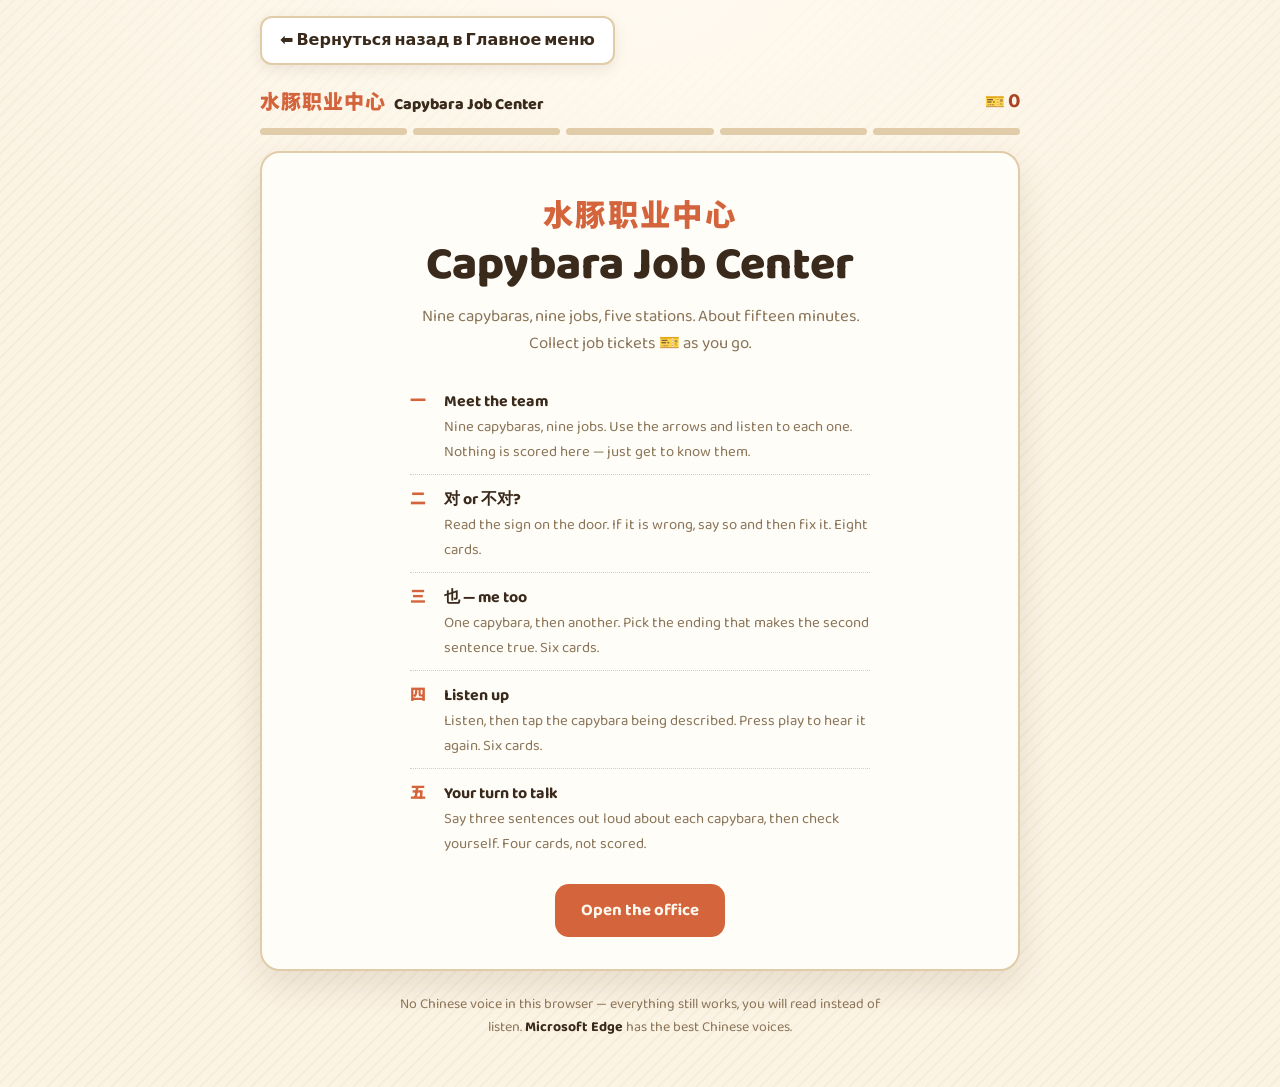
==== capybara-jobs.html @ ff4a6202 "Add Capybara Job Center standalone page with back button" ====
﻿<!DOCTYPE html>
<html lang="en">
<head>
<meta charset="UTF-8">
<meta name="viewport" content="width=device-width, initial-scale=1.0">
<title>🦫 Бюро профессий с капибарами · Тренажёр</title>
<link rel="preconnect" href="https://fonts.googleapis.com">
<link rel="preconnect" href="https://fonts.gstatic.com" crossorigin>
<link href="https://fonts.googleapis.com/css2?family=Baloo+2:wght@400;600;700;800&family=Noto+Sans+SC:wght@400;500;700;900&display=swap" rel="stylesheet">
<style>
  :root{
    --paper:#fbf3e4;
    --paper2:#f4e8d3;
    --ink:#3a2a1c;
    --ink-soft:#8a7457;
    --terra:#d4643c;
    --terra-d:#a94525;
    --sage:#5f9270;
    --sage-d:#477254;
    --honey:#e8a83a;
    --line:#e0cca8;
    --fur:#a8794f;
    --fur-d:#8a6039;
    --fur-l:#c79a6b;
  }
  *{box-sizing:border-box;margin:0;padding:0}
  html,body{min-height:100%}
  body{
    background:
      radial-gradient(ellipse 90% 50% at 50% 0%, #fffaf0 0%, transparent 62%),
      repeating-linear-gradient(135deg, rgba(224,204,168,.16) 0 2px, transparent 2px 9px),
      var(--paper);
    color:var(--ink);
    font-family:'Baloo 2',system-ui,sans-serif;
    padding:0 16px 48px;
    display:flex;flex-direction:column;align-items:center;
  }
  .zh{font-family:'Noto Sans SC','Baloo 2',sans-serif}

  header{width:100%;max-width:760px;padding:20px 0 10px;display:flex;align-items:center;gap:12px;flex-wrap:wrap}
  .logo{font-family:'Noto Sans SC',sans-serif;font-weight:900;font-size:1.25rem;color:var(--terra);letter-spacing:.05em}
  .logo span{font-family:'Baloo 2';font-weight:800;color:var(--ink);letter-spacing:0;font-size:1rem;margin-left:8px}
  .badges{margin-left:auto;font-weight:700;color:var(--ink-soft);white-space:nowrap;font-size:1rem}
  .badges b{color:var(--terra-d);font-size:1.3rem}

  .track{width:100%;max-width:760px;display:flex;gap:6px;margin-bottom:16px}
  .track i{flex:1;height:7px;border-radius:4px;background:var(--line)}
  .track i.done{background:var(--sage)}
  .track i.now{background:var(--terra)}

  main{width:100%;max-width:760px}
  .card{
    background:#fffdf8;border:2px solid var(--line);border-radius:20px;
    padding:24px 22px 26px;box-shadow:0 14px 34px rgba(90,60,25,.12);
  }
  .stationhead{display:flex;align-items:baseline;gap:12px;margin-bottom:4px;flex-wrap:wrap}
  .stnum{font-family:'Noto Sans SC';font-weight:900;font-size:1.45rem;color:var(--terra)}
  h2{font-weight:800;font-size:1.45rem;line-height:1.15}
  .rule{color:var(--ink-soft);font-size:1rem;line-height:1.5;font-weight:400;max-width:60ch;margin-top:4px}

  .capy{display:block;margin:0 auto}
  .who{text-align:center;margin:12px 0 4px}
  .who .nm{font-family:'Noto Sans SC';font-weight:700;font-size:1.6rem}
  .who .py{color:var(--ink-soft);font-style:italic;font-size:1rem}

  .bigzh{font-family:'Noto Sans SC';font-weight:900;text-align:center;line-height:1.25;color:var(--ink);font-size:clamp(2.4rem,10vw,3.4rem)}
  .subpy{text-align:center;color:var(--ink-soft);font-style:italic;font-size:1.05rem;margin-top:2px}

  .claim{
    text-align:center;background:var(--paper2);border-radius:14px;padding:16px 14px;margin:16px 0 4px;
    border:2px dashed var(--line);
  }
  .claim .s{font-family:'Noto Sans SC';font-weight:700;font-size:clamp(1.4rem,6vw,1.95rem);line-height:1.35}
  .claim .p{color:var(--ink-soft);font-size:.98rem;margin-top:6px;font-weight:400}
  .gap{display:inline-block;min-width:2.6em;border-bottom:4px solid var(--terra);margin:0 .12em}

  .say{
    display:block;margin:14px auto 0;background:none;border:2px solid var(--line);border-radius:999px;
    padding:10px 22px;font-family:'Baloo 2';font-weight:700;font-size:1rem;color:var(--ink);cursor:pointer;
  }
  .say:hover{border-color:var(--terra);color:var(--terra-d)}
  .say:focus-visible{outline:3px solid var(--terra);outline-offset:2px}
  .hint{text-align:center;color:var(--ink-soft);margin-top:10px;font-size:.98rem;min-height:1.3em;font-weight:400}

  .opts{display:grid;gap:10px;margin-top:16px}
  .opts.two{grid-template-columns:1fr 1fr}
  .opts.three{grid-template-columns:repeat(3,1fr)}
  @media(max-width:560px){.opts.two,.opts.three{grid-template-columns:1fr}}
  .opt{
    font-family:'Baloo 2';font-weight:600;font-size:1.02rem;background:#fff;
    border:2px solid var(--line);border-radius:14px;padding:14px 12px;color:var(--ink);
    cursor:pointer;text-align:center;line-height:1.3;
  }
  .opt .zh{display:block;font-size:1.45rem;font-weight:700}
  .opt .sub{font-size:.88rem;color:var(--ink-soft);font-style:italic}
  .opt:hover:not(:disabled){border-color:var(--honey);background:#fffcf2}
  .opt:focus-visible{outline:3px solid var(--terra);outline-offset:2px}
  .opt.right{border-color:var(--sage);background:#eef7f0}
  .opt.wrong{border-color:var(--terra);background:#fdeee9}
  .opt:disabled{cursor:default}
  .opt.big .zh{font-size:1.8rem}

  .verdict{margin-top:16px;padding:14px 16px;border-radius:14px;font-size:1.02rem;line-height:1.55;display:none;font-weight:400}
  .verdict.show{display:block}
  .verdict.good{background:#eef7f0;border-left:5px solid var(--sage)}
  .verdict.fix{background:#fdf4e6;border-left:5px solid var(--honey)}
  .verdict b{font-weight:800}
  .verdict .zh{font-size:1.2rem;font-weight:700}
  .verdict .py{color:var(--ink-soft);font-style:italic}

  .row{display:flex;gap:10px;flex-wrap:wrap;margin-top:18px;justify-content:center}
  .btn{
    font-family:'Baloo 2';font-weight:700;font-size:1.05rem;background:var(--terra);color:#fff8ee;
    border:none;border-radius:14px;padding:13px 26px;cursor:pointer;
  }
  .btn:hover{background:var(--terra-d)}
  .btn:focus-visible{outline:3px solid var(--honey);outline-offset:2px}
  .btn.ghost{background:none;color:var(--ink);border:2px solid var(--line)}
  .btn.ghost:hover{background:var(--paper2)}
  .btn.sage{background:var(--sage)}
  .btn.sage:hover{background:var(--sage-d)}

  .learnwrap{display:flex;align-items:center;gap:8px;justify-content:center;margin-top:6px}
  .arrow{background:none;border:2px solid var(--line);border-radius:50%;width:46px;height:46px;font-size:1.3rem;cursor:pointer;color:var(--ink);flex:none;font-family:'Baloo 2'}
  .arrow:hover{border-color:var(--terra)}
  .arrow:focus-visible{outline:3px solid var(--terra);outline-offset:2px}
  .learncard{flex:1;max-width:430px}
  .meta{text-align:center;margin-top:12px;font-size:1.05rem;color:var(--ink-soft);font-weight:400;line-height:1.6}
  .meta .zh{color:var(--ink);font-weight:700;font-size:1.25rem}
  .dots{display:flex;gap:6px;justify-content:center;margin-top:14px}
  .dots i{width:8px;height:8px;border-radius:50%;background:var(--line)}
  .dots i.on{background:var(--terra)}

  .prompts{list-style:none;margin:16px auto 0;max-width:400px}
  .prompts li{padding:10px 0;border-bottom:1px dotted var(--line);font-size:1.05rem;color:var(--ink-soft);font-weight:400}
  .prompts li:last-child{border:none}
  .prompts b{color:var(--ink)}
  .model{margin-top:16px;padding:16px;background:var(--paper2);border-radius:14px;display:none;text-align:center}
  .model.show{display:block}
  .model .zh{font-family:'Noto Sans SC';font-weight:700;font-size:1.3rem;line-height:1.8}
  .model .py{color:var(--ink-soft);font-style:italic;font-size:.96rem;margin-top:6px}

  .center{text-align:center}
  h1{font-weight:800;font-size:clamp(2rem,7vw,2.9rem);line-height:1.05}
  .h1zh{font-family:'Noto Sans SC';font-weight:900;color:var(--terra);font-size:clamp(1.4rem,5vw,1.9rem);letter-spacing:.08em;margin-bottom:6px}
  .lead{color:var(--ink-soft);font-size:1.05rem;line-height:1.6;max-width:48ch;margin:14px auto 0;font-weight:400}
  .menu{list-style:none;margin:20px auto 0;max-width:460px;text-align:left}
  .menu li{display:flex;gap:12px;align-items:baseline;padding:10px 0;border-bottom:1px dotted var(--line)}
  .menu li:last-child{border:none}
  .menu .n{font-family:'Noto Sans SC';font-weight:900;color:var(--terra);min-width:1.4em}
  .menu .t{font-weight:700}
  .menu .d{color:var(--ink-soft);font-size:.93rem;font-weight:400}
  .score{font-family:'Noto Sans SC';font-weight:900;font-size:clamp(2.8rem,13vw,4.6rem);color:var(--terra);line-height:1}
  .foot{max-width:62ch;text-align:center;color:var(--ink-soft);font-size:.88rem;line-height:1.6;margin:22px auto 0;font-weight:400}
  .foot b{color:var(--ink)}
</style>
</head>
<body>

<div style="width:100%;max-width:760px;margin:16px auto 0;display:flex;justify-content:flex-start;">
  <a href="index.html" style="display:inline-flex;align-items:center;gap:8px;background:#ffffff;border:2px solid var(--line);border-radius:12px;padding:10px 18px;font-family:'Baloo 2',system-ui,sans-serif;font-weight:700;font-size:1rem;color:var(--ink);text-decoration:none;box-shadow:0 4px 14px rgba(90,60,25,.1);transition:transform .15s ease,border-color .15s ease;">
    ⬅️ Вернуться назад в Главное меню
  </a>
</div>

<header>
  <div class="logo zh">水豚职业中心<span>Capybara Job Center</span></div>
  <div class="badges" id="badges">🎫 <b>0</b></div>
</header>
<div class="track" id="track"></div>

<main>
  <section class="card" id="stage" aria-live="polite"></section>
  <p class="foot" id="foot"></p>
</main>

<script>
/* ===================== CAST ===================== */
var CAST = [
  {id:'meiz', nm:'小美',  py:'Xiǎoměi',   f:true,
   job:'医生', jpy:'yīshēng',  jen:'doctor',
   nat:'中国人', npy:'Zhōngguó rén', nen:'Chinese',
   age:'三十',   apy:'sānshí',   acc:'steth', col:'#eef0ec'},
  {id:'dali', nm:'大力',  py:'Dàlì',      f:false,
   job:'牙医', jpy:'yáyī',     jen:'dentist',
   nat:'美国人', npy:'Měiguó rén',   nen:'American',
   age:'三十五', apy:'sānshíwǔ', acc:'lamp',  col:'#cfe3ee'},
  {id:'wang', nm:'王星',  py:'Wáng Xīng', f:false,
   job:'司机', jpy:'sījī',     jen:'driver',
   nat:'中国人', npy:'Zhōngguó rén', nen:'Chinese',
   age:'二十八', apy:'èrshíbā',  acc:'cap',   col:'#8aa87f'},
  {id:'wen',  nm:'小文',  py:'Xiǎowén',   f:true,
   job:'老师', jpy:'lǎoshī',   jen:'teacher',
   nat:'英国人', npy:'Yīngguó rén',  nen:'British',
   age:'二十六', apy:'èrshíliù', acc:'glass', col:'#d9b8d4'},
  {id:'shan', nm:'大山',  py:'Dàshān',    f:false,
   job:'律师', jpy:'lǜshī',    jen:'lawyer',
   nat:'法国人', npy:'Fǎguó rén',    nen:'French',
   age:'四十',   apy:'sìshí',    acc:'bow',   col:'#4a4f63'},
  {id:'yu',   nm:'小雨',  py:'Xiǎoyǔ',    f:true,
   job:'护士', jpy:'hùshi',    jen:'nurse',
   nat:'日本人', npy:'Rìběn rén',    nen:'Japanese',
   age:'二十四', apy:'èrshísì',  acc:'nurse', col:'#f2d7d7'},
  {id:'dong', nm:'小东',  py:'Xiǎodōng',  f:false,
   job:'秘书', jpy:'mìshū',    jen:'secretary',
   nat:'德国人', npy:'Déguó rén',    nen:'German',
   age:'二十二', apy:'èrshí’èr', acc:'head', col:'#e3c98f'},
  {id:'hai',  nm:'大海',  py:'Dàhǎi',     f:false,
   job:'商人', jpy:'shāngrén', jen:'businessman',
   nat:'美国人', npy:'Měiguó rén',   nen:'American',
   age:'四十五', apy:'sìshíwǔ',  acc:'apron', col:'#c98f5e'},
  {id:'hong', nm:'小红',  py:'Xiǎohóng',  f:true,
   job:'经理', jpy:'jīnglǐ',   jen:'manager',
   nat:'中国人', npy:'Zhōngguó rén', nen:'Chinese',
   age:'三十三', apy:'sānshísān', acc:'tie',  col:'#b8483c'}
];
function byId(i){ for(var k=0;k<CAST.length;k++){ if(CAST[k].id===i) return CAST[k]; } return null; }
function tazh(c){ return c.f ? '她' : '他'; }
function taEn(c){ return c.f ? 'She' : 'He'; }
function taEnLow(c){ return c.f ? 'she' : 'he'; }
function herHis(c){ return c.f ? 'her' : 'his'; }

/* ===================== CAPYBARA ART ===================== */
function capy(c, size){
  var acc = {
    steth:'<path d="M36 94 q0 20 14 20 q14 0 14 -20" fill="none" stroke="#5b6b73" stroke-width="4" stroke-linecap="round"/><circle cx="50" cy="115" r="5.5" fill="#5b6b73"/>',
    lamp:'<rect x="19" y="31" width="62" height="8" rx="4" fill="#cfe3ee"/><circle cx="50" cy="30" r="8" fill="#fff" stroke="#9ab8c9" stroke-width="3"/>',
    cap:'<path d="M18 33 q32 -22 64 0 z" fill="#5f7a55"/><rect x="13" y="31" width="74" height="7" rx="3.5" fill="#4c6344"/>',
    glass:'<circle cx="33" cy="45" r="11" fill="none" stroke="#4a3524" stroke-width="3.2"/><circle cx="67" cy="45" r="11" fill="none" stroke="#4a3524" stroke-width="3.2"/><path d="M44 45 h12" stroke="#4a3524" stroke-width="3.2"/>',
    bow:'<path d="M36 94 h28 l-14 14 z" fill="#fdf6e8"/><path d="M50 99 l-13 -6 v12 z" fill="#8e2f3a"/><path d="M50 99 l13 -6 v12 z" fill="#8e2f3a"/><circle cx="50" cy="99" r="4" fill="#6d222b"/>',
    nurse:'<path d="M21 33 h58 v-6 q-29 -13 -58 0 z" fill="#fff" stroke="#e8cccc" stroke-width="2"/><path d="M46 20 h8 v4 h4 v8 h-4 v4 h-8 v-4 h-4 v-8 h4 z" fill="#d4643c"/>',
    head:'<path d="M15 50 q0 -34 35 -34 q35 0 35 34" fill="none" stroke="#6b6f7a" stroke-width="5"/><rect x="8" y="46" width="13" height="17" rx="6.5" fill="#6b6f7a"/>',
    apron:'<path d="M31 98 h38 v20 h-38 z" fill="#e8d3b4" stroke="#c9a877" stroke-width="2"/><path d="M40 98 v-5 M60 98 v-5" stroke="#c9a877" stroke-width="3"/>',
    tie:'<path d="M36 94 h28 l-14 15 z" fill="#fdf6e8"/><path d="M50 99 l-5 6 l5 13 l5 -13 z" fill="#31415c"/><path d="M50 94 l-4.5 5 h9 z" fill="#222f45"/>'
  }[c.acc] || '';

  return '<svg class="capy" width="'+size+'" height="'+Math.round(size*1.12)+'" viewBox="0 0 100 118" role="img" aria-label="'+c.jen+' capybara">'
    /* shoulders / clothes */
    + '<path d="M22 118 q0 -24 28 -24 q28 0 28 24 z" fill="'+c.col+'"/>'
    /* tiny ears tucked at the top corners, drawn behind the head */
    + '<ellipse cx="25" cy="30" rx="6" ry="5.5" fill="var(--fur-d)"/>'
    + '<ellipse cx="75" cy="30" rx="6" ry="5.5" fill="var(--fur-d)"/>'
    + '<ellipse cx="25" cy="31" rx="2.8" ry="2.6" fill="#8a6b52"/>'
    + '<ellipse cx="75" cy="31" rx="2.8" ry="2.6" fill="#8a6b52"/>'
    /* wide blocky capybara head */
    + '<rect x="14" y="26" width="72" height="62" rx="20" fill="var(--fur)"/>'
    /* big blunt snout filling the lower face */
    + '<rect x="22" y="52" width="56" height="38" rx="17" fill="var(--fur-l)"/>'
    /* eyes set high and wide apart */
    + '<circle cx="30" cy="42" r="3.6" fill="#2b1d12"/>'
    + '<circle cx="70" cy="42" r="3.6" fill="#2b1d12"/>'
    + '<circle cx="31.2" cy="40.8" r="1.2" fill="#fff" opacity=".9"/>'
    + '<circle cx="71.2" cy="40.8" r="1.2" fill="#fff" opacity=".9"/>'
    /* flat nose pad with nostrils */
    + '<rect x="38" y="62" width="24" height="11" rx="5.5" fill="#3a2a1c"/>'
    + '<circle cx="44.5" cy="67.5" r="1.7" fill="#1d130c"/>'
    + '<circle cx="55.5" cy="67.5" r="1.7" fill="#1d130c"/>'
    /* calm mouth */
    + '<path d="M50 74 v4.5 M43.5 81 q6.5 4.5 13 0" fill="none" stroke="#3a2a1c" stroke-width="2.2" stroke-linecap="round"/>'
    + acc + '</svg>';
}

/* ===================== SPEECH ===================== */
var voice = null;
function loadVoice(){
  if(!('speechSynthesis' in window)) return;
  var vs = speechSynthesis.getVoices();
  if(!vs.length) return;
  var zh = [];
  for(var i=0;i<vs.length;i++){ if(/^zh/i.test(vs[i].lang)) zh.push(vs[i]); }
  var pick = null;
  for(i=0;i<zh.length;i++){ if(/yunxia|云夏/i.test(zh[i].name)){ pick = zh[i]; break; } }
  if(!pick) for(i=0;i<zh.length;i++){ if(/xiaoxiao|晓晓/i.test(zh[i].name)){ pick = zh[i]; break; } }
  if(!pick) for(i=0;i<zh.length;i++){ if(/^zh-CN/i.test(zh[i].lang)){ pick = zh[i]; break; } }
  if(!pick && zh.length) pick = zh[0];
  voice = pick;
  setFoot();
}
if('speechSynthesis' in window){
  loadVoice();
  speechSynthesis.onvoiceschanged = loadVoice;
}
function speak(t){
  if(!voice) return false;
  try{
    var u = new SpeechSynthesisUtterance(t);
    u.voice = voice; u.lang = voice.lang || 'zh-CN'; u.rate = .78;
    speechSynthesis.cancel(); speechSynthesis.speak(u);
    return true;
  }catch(e){ return false; }
}
function setFoot(){
  var f = document.getElementById('foot');
  if(si >= 0){ f.innerHTML = ''; return; }
  f.innerHTML = voice
    ? 'Sound is on, using <b>' + voice.name + '</b>.'
    : 'No Chinese voice in this browser — everything still works, you will read instead of listen. <b>Microsoft Edge</b> has the best Chinese voices.';
}

/* ===================== STATIONS ===================== */
var STATIONS = [
  {zh:'一', t:'Meet the team', rule:'Nine capybaras, nine jobs. Use the arrows and listen to each one. Nothing is scored here — just get to know them.'},
  {zh:'二', t:'对 or 不对?', rule:'Read the sign on the door. If it is wrong, say so and then fix it. Eight cards.'},
  {zh:'三', t:'也 — me too', rule:'One capybara, then another. Pick the ending that makes the second sentence true. Six cards.'},
  {zh:'四', t:'Listen up', rule:'Listen, then tap the capybara being described. Press play to hear it again. Six cards.'},
  {zh:'五', t:'Your turn to talk', rule:'Say three sentences out loud about each capybara, then check yourself. Four cards, not scored.'}
];

var TF = [
  {who:'meiz', claim:'律师', ok:false, opts:['医生','老师','商人']},
  {who:'wang', claim:'司机', ok:true},
  {who:'yu',   claim:'医生', ok:false, opts:['护士','秘书','经理']},
  {who:'wen',  claim:'老师', ok:true},
  {who:'hai',  claim:'牙医', ok:false, opts:['商人','律师','司机']},
  {who:'hong', claim:'经理', ok:true},
  {who:'dong', claim:'商人', ok:false, opts:['秘书','医生','老师']},
  {who:'dali', claim:'牙医', ok:true}
];

var YE = [
  {a:'meiz', b:'wang', kind:'shi', frag:'中国人', right:'也是',
   why:'Both of them are Chinese, so the second sentence agrees — 也是 means "also is".'},
  {a:'meiz', b:'dali', kind:'shi', frag:'医生', right:'不是',
   why:'大力 is a dentist, not a doctor. Nothing matches here, so no 也 — just 不是.'},
  {a:'yu',   b:'meiz', kind:'qu',  frag:'医院', right:'也去',
   why:'The nurse and the doctor both head to the hospital, so 也去 — "also goes".'},
  {a:'wen',  b:'hong', kind:'shi', frag:'英国人', right:'不是',
   why:'小红 is Chinese, so she is not British. 也 only works when the two things match.'},
  {a:'shan', b:'dong', kind:'shi', frag:'法国人', right:'不是',
   why:'小东 is German, 大山 is French. Different countries — no 也.'},
  {a:'hai',  b:'hong', kind:'work',frag:'工作', right:'也',
   why:'Both of them work. 工作 is already a verb, so 也 goes straight in front of it.'}
];

var LISTEN = [
  {who:'yu',   say:'她是护士。她是日本人。'},
  {who:'shan', say:'他是律师。他四十岁。'},
  {who:'hong', say:'她是经理。她是中国人。'},
  {who:'dong', say:'他是秘书。他是德国人。'},
  {who:'dali', say:'他不是医生，他是牙医。'},
  {who:'hai',  say:'他是商人。他去商店。'}
];

var SPEAK = ['meiz','wang','wen','shan'];

/* ===================== STATE ===================== */
var si = -1, ii = 0, badges = 0, locked = false;

var stage = document.getElementById('stage');
var trackEl = document.getElementById('track');
for(var s=0;s<STATIONS.length;s++){ trackEl.insertAdjacentHTML('beforeend','<i></i>'); }

function paintTrack(){
  var kids = trackEl.children;
  for(var i=0;i<kids.length;i++){
    kids[i].className = i < si ? 'done' : (i === si ? 'now' : '');
  }
}
function bump(){ badges++; document.querySelector('#badges b').textContent = badges; }
function esc(x){ return String(x).replace(/[&<>]/g, function(m){ return {'&':'&amp;','<':'&lt;','>':'&gt;'}[m]; }); }

function head(){
  var st = STATIONS[si];
  return '<div class="stationhead"><span class="stnum zh">' + st.zh + '</span><h2>' + esc(st.t) + '</h2></div>'
       + '<p class="rule">' + esc(st.rule) + '</p>';
}
function nextBtn(label){ return '<div class="row"><button class="btn" id="next">' + label + '</button></div>'; }
function wireNext(){
  var b = document.getElementById('next');
  if(b){ b.onclick = function(){ ii++; render(); }; b.focus(); }
}
function verdict(ok, html){
  var v = document.getElementById('verdict');
  v.className = 'verdict show ' + (ok ? 'good' : 'fix');
  v.innerHTML = '<b>' + (ok ? '对！' : '差一点。') + '</b> ' + html;
}

/* ===================== TITLE ===================== */
function title(){
  si = -1; paintTrack(); setFoot();
  var rows = '';
  for(var i=0;i<STATIONS.length;i++){
    rows += '<li><span class="n zh">' + STATIONS[i].zh + '</span><span><span class="t">'
         + esc(STATIONS[i].t) + '</span><br><span class="d">' + esc(STATIONS[i].rule) + '</span></span></li>';
  }
  stage.innerHTML =
    '<div class="center" style="padding:14px 0 6px">'
    + '<div class="h1zh">水豚职业中心</div>'
    + '<h1>Capybara Job Center</h1>'
    + '<p class="lead">Nine capybaras, nine jobs, five stations. About fifteen minutes. Collect job tickets 🎫 as you go.</p>'
    + '<ul class="menu">' + rows + '</ul>'
    + '<div class="row"><button class="btn" id="go">Open the office</button></div>'
    + '</div>';
  document.getElementById('go').onclick = function(){
    si = 0; ii = 0; badges = 0;
    document.querySelector('#badges b').textContent = 0;
    paintTrack(); render();
  };
}

/* ===================== ROUTER ===================== */
function render(){
  var lens = [CAST.length, TF.length, YE.length, LISTEN.length, SPEAK.length];
  if(ii >= lens[si]){
    si++; ii = 0; paintTrack();
    if(si >= STATIONS.length) return finish();
  }
  locked = false;
  [learn, trueFalse, yeRound, listenRound, speakRound][si]();
}

/* ---------- 1. LEARN ---------- */
function learn(){
  var c = CAST[ii];
  var line = tazh(c) + '是' + c.job + '。' + tazh(c) + '是' + c.nat + '。';
  var dots = '';
  for(var i=0;i<CAST.length;i++){ dots += '<i class="' + (i===ii?'on':'') + '"></i>'; }

  stage.innerHTML = head()
    + '<div class="learnwrap">'
    +   '<button class="arrow" id="prev" aria-label="previous">&#8249;</button>'
    +   '<div class="learncard">'
    +     capy(c,180)
    +     '<div class="who"><div class="nm zh">' + c.nm + '</div><div class="py">' + c.py + '</div></div>'
    +     '<div class="bigzh">' + c.job + '</div>'
    +     '<div class="subpy">' + c.jpy + ' — ' + c.jen + '</div>'
    +     '<button class="say" id="say">🔊 Listen</button>'
    +     '<div class="meta"><span class="zh">' + line + '</span><br>'
    +       '<span style="font-style:italic">tā shì ' + c.jpy + '. tā shì ' + c.npy + '.</span><br>'
    +       taEn(c) + ' is a ' + c.jen + '. ' + taEn(c) + ' is ' + c.nen + '.</div>'
    +   '</div>'
    +   '<button class="arrow" id="nxt" aria-label="next">&#8250;</button>'
    + '</div>'
    + '<div class="dots">' + dots + '</div>'
    + (ii === CAST.length-1 ? nextBtn('Start station 二 →') : '');

  document.getElementById('say').onclick = function(){ speak(line); };
  speak(line);
  document.getElementById('prev').onclick = function(){ if(ii > 0){ ii--; learn(); } };
  document.getElementById('nxt').onclick = function(){ if(ii < CAST.length-1){ ii++; learn(); } };
  if(ii === CAST.length-1) wireNext();
}

/* ---------- 2. TRUE / FALSE ---------- */
function trueFalse(){
  var it = TF[ii], c = byId(it.who);
  var line = tazh(c) + '是' + it.claim + '。';

  stage.innerHTML = head()
    + capy(c,140)
    + '<div class="who"><div class="nm zh">' + c.nm + '</div><div class="py">' + c.py + '</div></div>'
    + '<div class="claim"><div class="s zh">' + line + '</div>'
    +   '<div class="p">The sign on the door says this. Is it right?</div></div>'
    + '<button class="say" id="say">🔊 Listen</button>'
    + '<div class="opts two" id="opts">'
    +   '<button class="opt big" data-v="1"><span class="zh">对</span><span class="sub">duì — true</span></button>'
    +   '<button class="opt big" data-v="0"><span class="zh">不对</span><span class="sub">bú duì — false</span></button>'
    + '</div>'
    + '<div class="verdict" id="verdict"></div>'
    + '<div class="hint">' + (ii+1) + ' / ' + TF.length + '</div>';

  document.getElementById('say').onclick = function(){ speak(line); };

  var btns = document.querySelectorAll('#opts .opt');
  for(var i=0;i<btns.length;i++){
    btns[i].onclick = (function(b){ return function(){
      if(locked) return; locked = true;
      var said = b.getAttribute('data-v') === '1';
      var ok = (said === it.ok);
      for(var k=0;k<btns.length;k++){
        btns[k].disabled = true;
        var v = btns[k].getAttribute('data-v') === '1';
        if(v === it.ok) btns[k].classList.add('right');
        else if(btns[k] === b) btns[k].classList.add('wrong');
      }
      if(ok) bump();
      if(it.ok){
        verdict(ok, '<span class="zh">' + line + '</span> <span class="py">The sign is correct — '
          + taEnLow(c) + ' really is a ' + c.jen + '.</span>');
        speak(line);
        stage.insertAdjacentHTML('beforeend', nextBtn(ii === TF.length-1 ? 'Next station →' : 'Keep going'));
        wireNext();
      } else {
        verdict(ok, 'The sign is wrong. So what is ' + taEnLow(c) + ' really?');
        askFix(it, c);
      }
    };})(btns[i]);
  }
}
function askFix(it, c){
  var bag = it.opts.slice().sort(function(){ return Math.random() - .5; });
  var html = '<div class="opts three" id="fix">';
  for(var i=0;i<bag.length;i++){
    html += '<button class="opt" data-j="' + bag[i] + '"><span class="zh">' + bag[i] + '</span></button>';
  }
  html += '</div>';
  document.getElementById('verdict').insertAdjacentHTML('afterend', html);

  var done = false;
  var btns = document.querySelectorAll('#fix .opt');
  for(var k=0;k<btns.length;k++){
    btns[k].onclick = (function(b){ return function(){
      if(done) return; done = true;
      var good = b.getAttribute('data-j') === c.job;
      for(var m=0;m<btns.length;m++){
        btns[m].disabled = true;
        if(btns[m].getAttribute('data-j') === c.job) btns[m].classList.add('right');
        else if(btns[m] === b) btns[m].classList.add('wrong');
      }
      if(good) bump();
      var full = tazh(c) + '不是' + it.claim + '，' + tazh(c) + '是' + c.job + '。';
      verdict(good, '<span class="zh">' + full + '</span> <span class="py">tā bú shì …, tā shì ' + c.jpy + '.</span><br>'
        + taEn(c) + ' is not that — ' + taEnLow(c) + ' is a ' + c.jen + '. That is the pattern: <b class="zh">不是 X，是 Y</b>.');
      speak(full);
      stage.insertAdjacentHTML('beforeend', nextBtn(ii === TF.length-1 ? 'Next station →' : 'Keep going'));
      wireNext();
    };})(btns[k]);
  }
}

/* ---------- 3. 也 ---------- */
function yeRound(){
  var it = YE[ii], A = byId(it.a), B = byId(it.b);
  var first, tail, choices;

  if(it.kind === 'qu'){
    first = tazh(A) + '去' + it.frag + '。';
    tail = it.frag + '。';
    choices = ['也去','不去','去'];
  } else if(it.kind === 'work'){
    first = tazh(A) + '工作。';
    tail = '工作。';
    choices = ['也','不','也不'];
  } else {
    first = tazh(A) + '是' + it.frag + '。';
    tail = it.frag + '。';
    choices = ['也是','不是','是'];
  }

  var opts = '';
  for(var i=0;i<choices.length;i++){
    opts += '<button class="opt" data-o="' + choices[i] + '"><span class="zh">' + choices[i] + '</span></button>';
  }

  stage.innerHTML = head()
    + '<div style="display:flex;gap:10px;justify-content:center;align-items:flex-end;flex-wrap:wrap;margin-top:6px">'
    +   '<div style="text-align:center">' + capy(A,108) + '<div class="zh" style="font-weight:700;font-size:1.2rem">' + A.nm + '</div></div>'
    +   '<div style="text-align:center">' + capy(B,108) + '<div class="zh" style="font-weight:700;font-size:1.2rem">' + B.nm + '</div></div>'
    + '</div>'
    + '<div class="claim">'
    +   '<div class="s zh" style="font-size:1.3rem;opacity:.7">' + first + '</div>'
    +   '<div class="s zh" style="margin-top:10px">' + B.nm + '<span class="gap"></span>' + tail + '</div>'
    + '</div>'
    + '<button class="say" id="say">🔊 Listen to the first sentence</button>'
    + '<div class="opts three" id="opts">' + opts + '</div>'
    + '<div class="verdict" id="verdict"></div>'
    + '<div class="hint">' + (ii+1) + ' / ' + YE.length + '</div>';

  document.getElementById('say').onclick = function(){ speak(first); };

  var btns = document.querySelectorAll('#opts .opt');
  for(var k=0;k<btns.length;k++){
    btns[k].onclick = (function(b){ return function(){
      if(locked) return; locked = true;
      var ok = b.getAttribute('data-o') === it.right;
      for(var m=0;m<btns.length;m++){
        btns[m].disabled = true;
        if(btns[m].getAttribute('data-o') === it.right) btns[m].classList.add('right');
        else if(btns[m] === b) btns[m].classList.add('wrong');
      }
      if(ok) bump();
      var full = B.nm + it.right + tail;
      verdict(ok, '<span class="zh">' + full + '</span><br>' + esc(it.why));
      speak(full);
      stage.insertAdjacentHTML('beforeend', nextBtn(ii === YE.length-1 ? 'Next station →' : 'Keep going'));
      wireNext();
    };})(btns[k]);
  }
}

/* ---------- 4. LISTENING ---------- */
function listenRound(){
  var it = LISTEN[ii], right = byId(it.who);
  var others = [];
  for(var i=0;i<CAST.length;i++){ if(CAST[i].id !== right.id) others.push(CAST[i]); }
  others.sort(function(){ return Math.random() - .5; });
  var pool = [right, others[0], others[1]].sort(function(){ return Math.random() - .5; });

  var opts = '';
  for(i=0;i<pool.length;i++){
    opts += '<button class="opt" data-id="' + pool[i].id + '">' + capy(pool[i],92)
         + '<span class="zh" style="font-size:1.15rem">' + pool[i].nm + '</span></button>';
  }

  stage.innerHTML = head()
    + '<button class="say" id="say" style="font-size:1.12rem;padding:14px 30px">🔊 Play</button>'
    + '<div class="hint" id="hint">' + (voice ? (ii+1) + ' / ' + LISTEN.length
        : 'No Chinese voice — read it instead: <b class="zh">' + it.say + '</b>') + '</div>'
    + '<div class="opts three" id="opts">' + opts + '</div>'
    + '<div class="verdict" id="verdict"></div>';

  function play(){
    if(!speak(it.say)){
      document.getElementById('hint').innerHTML = 'No Chinese voice — read it instead: <b class="zh">' + it.say + '</b>';
    }
  }
  document.getElementById('say').onclick = play;
  if(voice) play();

  var btns = document.querySelectorAll('#opts .opt');
  for(var k=0;k<btns.length;k++){
    btns[k].onclick = (function(b){ return function(){
      if(locked) return; locked = true;
      var ok = b.getAttribute('data-id') === right.id;
      for(var m=0;m<btns.length;m++){
        btns[m].disabled = true;
        if(btns[m].getAttribute('data-id') === right.id) btns[m].classList.add('right');
        else if(btns[m] === b) btns[m].classList.add('wrong');
      }
      if(ok) bump();
      verdict(ok, '<span class="zh">' + it.say + '</span><br>That is <b class="zh">' + right.nm + '</b> — '
        + right.jen + ', ' + right.nen + '.');
      stage.insertAdjacentHTML('beforeend', nextBtn(ii === LISTEN.length-1 ? 'Last station →' : 'Keep going'));
      wireNext();
    };})(btns[k]);
  }
}

/* ---------- 5. SPEAK ---------- */
function speakRound(){
  var c = byId(SPEAK[ii]);
  var line = tazh(c) + '叫' + c.nm + '。' + tazh(c) + '是' + c.job + '。' + tazh(c) + '是' + c.nat + '。';

  stage.innerHTML = head()
    + capy(c,165)
    + '<div class="who"><div class="nm zh">' + c.nm + '</div><div class="py">' + c.py + '</div></div>'
    + '<ul class="prompts">'
    +   '<li><b>1</b> · What is ' + herHis(c) + ' name?</li>'
    +   '<li><b>2</b> · What is ' + herHis(c) + ' job?</li>'
    +   '<li><b>3</b> · Where is ' + taEnLow(c) + ' from?</li>'
    + '</ul>'
    + '<div class="row"><button class="btn sage" id="reveal">Check myself</button></div>'
    + '<div class="model" id="model">'
    +   '<div class="zh">' + tazh(c) + '叫' + c.nm + '。<br>' + tazh(c) + '是' + c.job + '。<br>' + tazh(c) + '是' + c.nat + '。</div>'
    +   '<div class="py">tā jiào ' + c.py + '. tā shì ' + c.jpy + '. tā shì ' + c.npy + '.</div>'
    +   '<button class="say" id="say">🔊 Listen</button>'
    + '</div>'
    + '<div class="hint">' + (ii+1) + ' / ' + SPEAK.length + '</div>';

  document.getElementById('reveal').onclick = function(){
    document.getElementById('model').classList.add('show');
    speak(line);
    document.getElementById('say').onclick = function(){ speak(line); };
    if(!document.getElementById('next')){
      stage.insertAdjacentHTML('beforeend', nextBtn(ii === SPEAK.length-1 ? 'Finish 🎫' : 'Keep going'));
    }
    wireNext();
  };
}

/* ---------- FINISH ---------- */
function finish(){
  paintTrack();
  var falseCount = 0;
  for(var i=0;i<TF.length;i++){ if(!TF[i].ok) falseCount++; }
  var total = TF.length + falseCount + YE.length + LISTEN.length;
  var pct = badges / total;
  var line = pct >= .9 ? '太厉害了！Almost perfect.'
           : pct >= .7 ? '很好！Strong run.'
           : pct >= .5 ? '不错。Solid — the second run is always faster.'
           : '加油！Every run makes the next one easier.';

  stage.innerHTML =
    '<div class="center" style="padding:18px 0 8px">'
    + '<div class="h1zh" style="font-size:1.05rem">水豚职业中心 · 下班了</div>'
    + '<div class="score">🎫 ' + badges + '</div>'
    + '<h1 style="font-size:clamp(1.3rem,5.5vw,2rem);margin-top:6px">' + esc(line) + '</h1>'
    + '<p class="lead">' + badges + ' job tickets out of ' + total + '. All five stations cleared.</p>'
    + '<div class="row"><button class="btn" id="again">Run it again</button>'
    +   '<button class="btn ghost" id="menu">Back to the door</button></div>'
    + '</div>';

  document.getElementById('again').onclick = function(){
    si = 0; ii = 0; badges = 0;
    document.querySelector('#badges b').textContent = 0;
    paintTrack(); render();
  };
  document.getElementById('menu').onclick = title;
}

title();
</script>
</body>
</html>
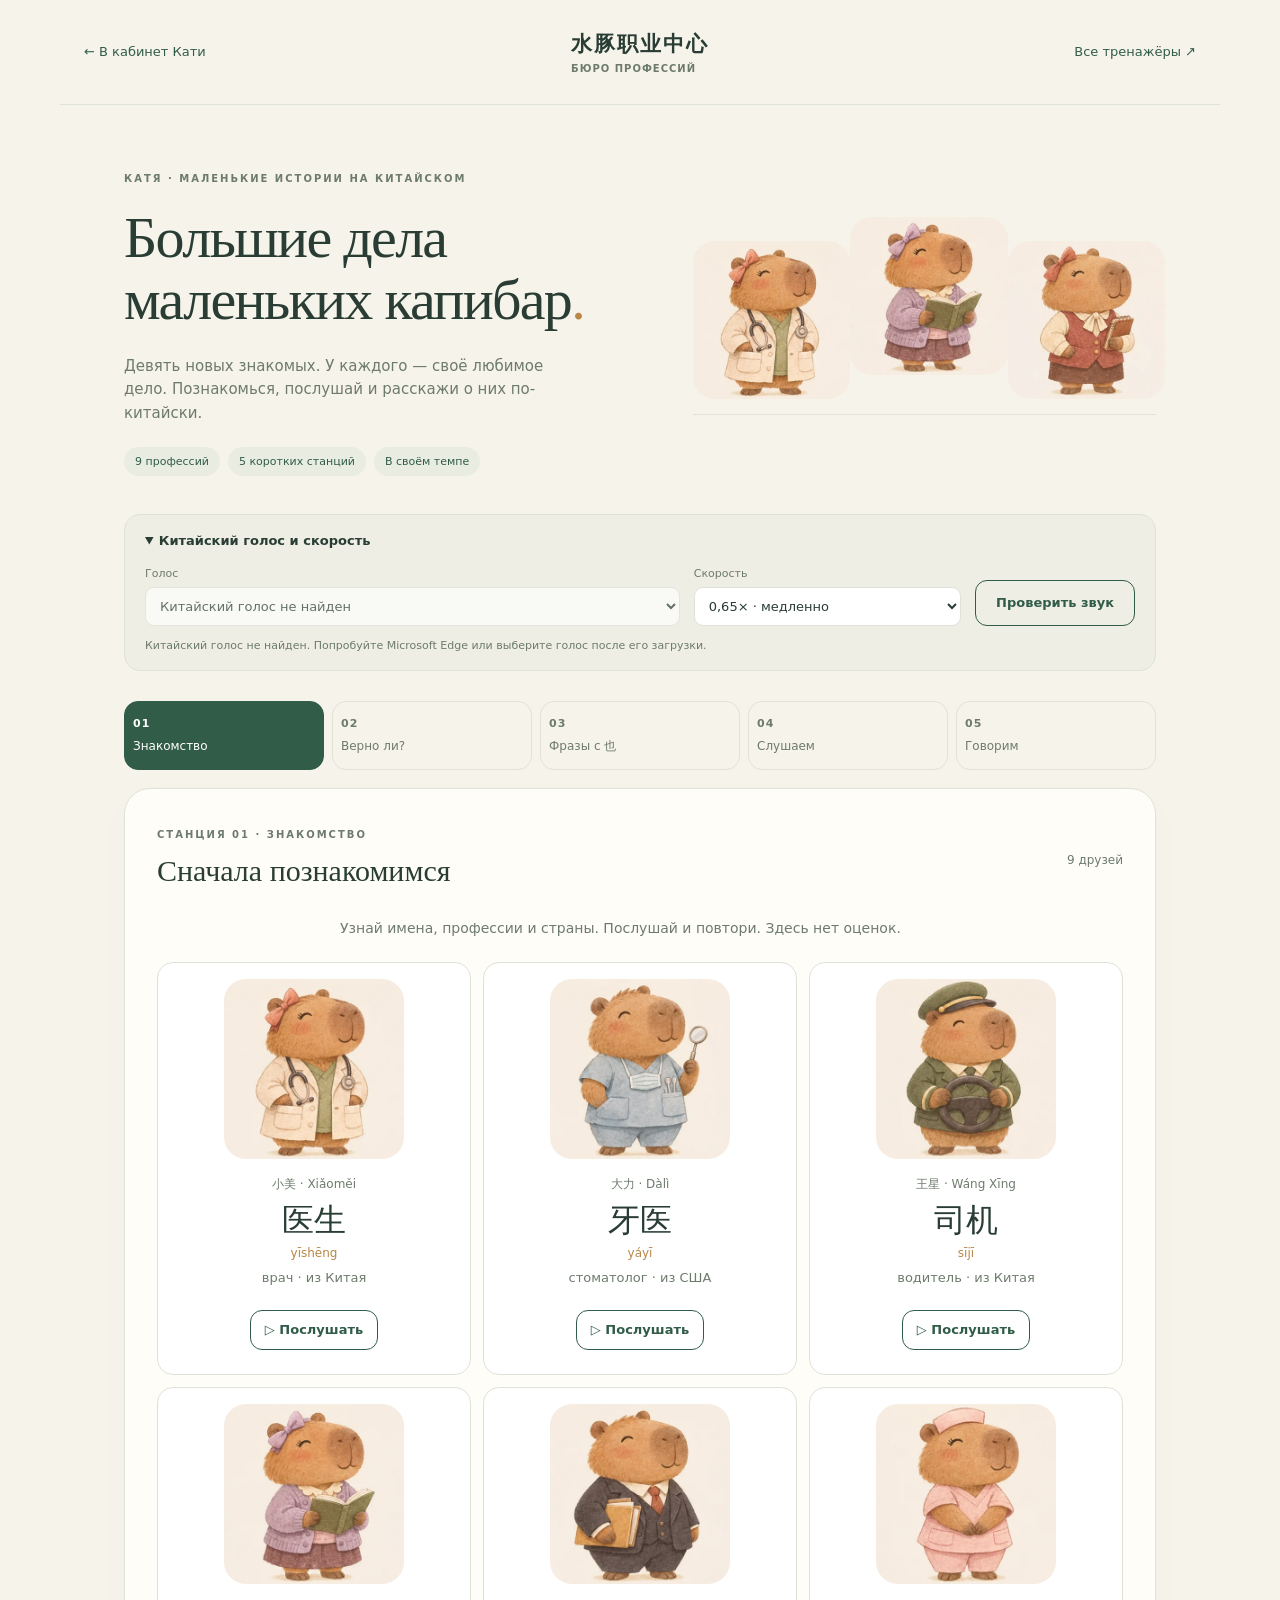
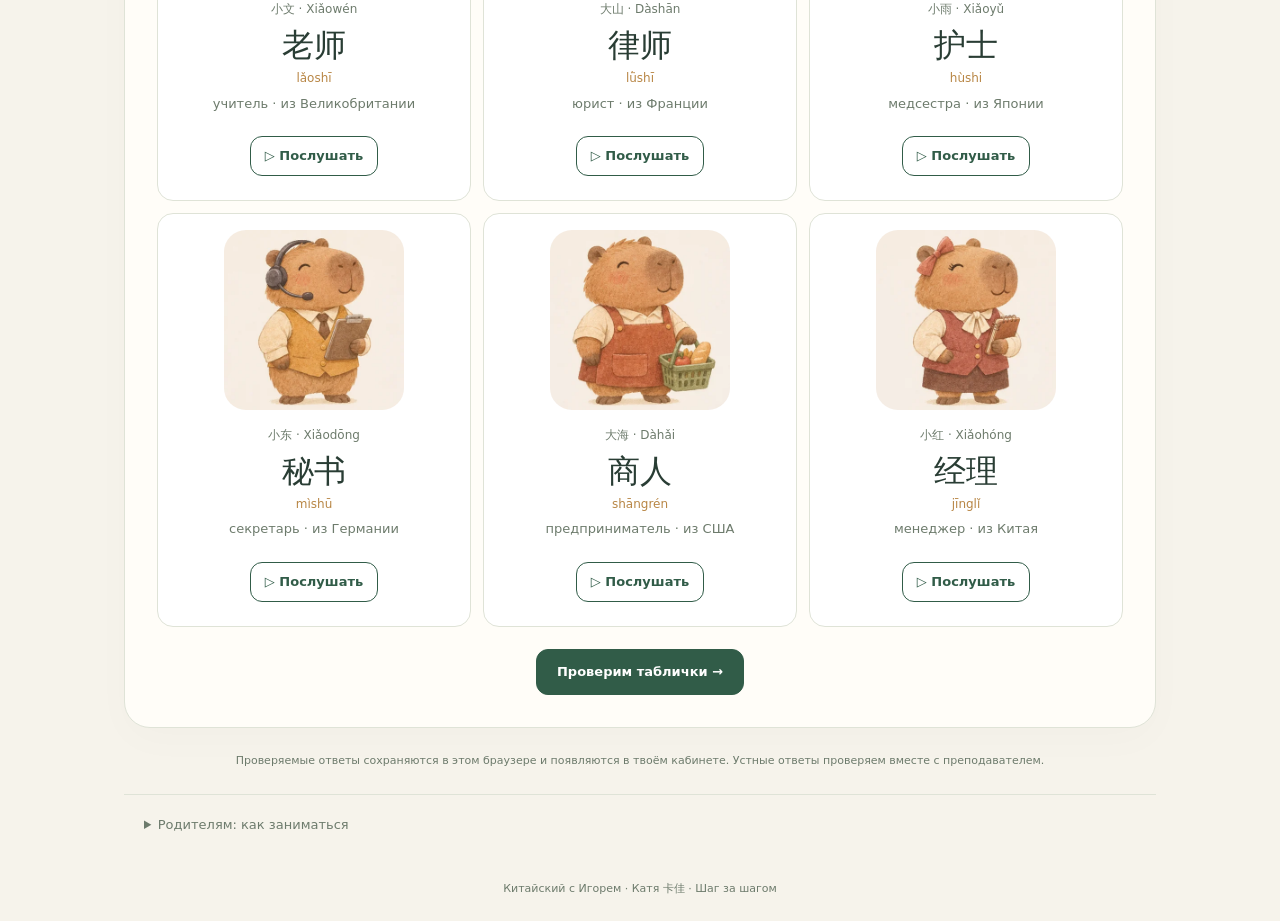
==== commit 8860fca7: "Redesign Katya capybara professions with illustrated characters and shared speech controls" ====
--- a/capybara-jobs.html
+++ b/capybara-jobs.html
@@ -1,694 +1,9 @@
-﻿<!DOCTYPE html>
-<html lang="en">
-<head>
-<meta charset="UTF-8">
-<meta name="viewport" content="width=device-width, initial-scale=1.0">
-<title>🦫 Бюро профессий с капибарами · Тренажёр</title>
-<link rel="preconnect" href="https://fonts.googleapis.com">
-<link rel="preconnect" href="https://fonts.gstatic.com" crossorigin>
-<link href="https://fonts.googleapis.com/css2?family=Baloo+2:wght@400;600;700;800&family=Noto+Sans+SC:wght@400;500;700;900&display=swap" rel="stylesheet">
-<style>
-  :root{
-    --paper:#fbf3e4;
-    --paper2:#f4e8d3;
-    --ink:#3a2a1c;
-    --ink-soft:#8a7457;
-    --terra:#d4643c;
-    --terra-d:#a94525;
-    --sage:#5f9270;
-    --sage-d:#477254;
-    --honey:#e8a83a;
-    --line:#e0cca8;
-    --fur:#a8794f;
-    --fur-d:#8a6039;
-    --fur-l:#c79a6b;
-  }
-  *{box-sizing:border-box;margin:0;padding:0}
-  html,body{min-height:100%}
-  body{
-    background:
-      radial-gradient(ellipse 90% 50% at 50% 0%, #fffaf0 0%, transparent 62%),
-      repeating-linear-gradient(135deg, rgba(224,204,168,.16) 0 2px, transparent 2px 9px),
-      var(--paper);
-    color:var(--ink);
-    font-family:'Baloo 2',system-ui,sans-serif;
-    padding:0 16px 48px;
-    display:flex;flex-direction:column;align-items:center;
-  }
-  .zh{font-family:'Noto Sans SC','Baloo 2',sans-serif}
-
-  header{width:100%;max-width:760px;padding:20px 0 10px;display:flex;align-items:center;gap:12px;flex-wrap:wrap}
-  .logo{font-family:'Noto Sans SC',sans-serif;font-weight:900;font-size:1.25rem;color:var(--terra);letter-spacing:.05em}
-  .logo span{font-family:'Baloo 2';font-weight:800;color:var(--ink);letter-spacing:0;font-size:1rem;margin-left:8px}
-  .badges{margin-left:auto;font-weight:700;color:var(--ink-soft);white-space:nowrap;font-size:1rem}
-  .badges b{color:var(--terra-d);font-size:1.3rem}
-
-  .track{width:100%;max-width:760px;display:flex;gap:6px;margin-bottom:16px}
-  .track i{flex:1;height:7px;border-radius:4px;background:var(--line)}
-  .track i.done{background:var(--sage)}
-  .track i.now{background:var(--terra)}
-
-  main{width:100%;max-width:760px}
-  .card{
-    background:#fffdf8;border:2px solid var(--line);border-radius:20px;
-    padding:24px 22px 26px;box-shadow:0 14px 34px rgba(90,60,25,.12);
-  }
-  .stationhead{display:flex;align-items:baseline;gap:12px;margin-bottom:4px;flex-wrap:wrap}
-  .stnum{font-family:'Noto Sans SC';font-weight:900;font-size:1.45rem;color:var(--terra)}
-  h2{font-weight:800;font-size:1.45rem;line-height:1.15}
-  .rule{color:var(--ink-soft);font-size:1rem;line-height:1.5;font-weight:400;max-width:60ch;margin-top:4px}
-
-  .capy{display:block;margin:0 auto}
-  .who{text-align:center;margin:12px 0 4px}
-  .who .nm{font-family:'Noto Sans SC';font-weight:700;font-size:1.6rem}
-  .who .py{color:var(--ink-soft);font-style:italic;font-size:1rem}
-
-  .bigzh{font-family:'Noto Sans SC';font-weight:900;text-align:center;line-height:1.25;color:var(--ink);font-size:clamp(2.4rem,10vw,3.4rem)}
-  .subpy{text-align:center;color:var(--ink-soft);font-style:italic;font-size:1.05rem;margin-top:2px}
-
-  .claim{
-    text-align:center;background:var(--paper2);border-radius:14px;padding:16px 14px;margin:16px 0 4px;
-    border:2px dashed var(--line);
-  }
-  .claim .s{font-family:'Noto Sans SC';font-weight:700;font-size:clamp(1.4rem,6vw,1.95rem);line-height:1.35}
-  .claim .p{color:var(--ink-soft);font-size:.98rem;margin-top:6px;font-weight:400}
-  .gap{display:inline-block;min-width:2.6em;border-bottom:4px solid var(--terra);margin:0 .12em}
-
-  .say{
-    display:block;margin:14px auto 0;background:none;border:2px solid var(--line);border-radius:999px;
-    padding:10px 22px;font-family:'Baloo 2';font-weight:700;font-size:1rem;color:var(--ink);cursor:pointer;
-  }
-  .say:hover{border-color:var(--terra);color:var(--terra-d)}
-  .say:focus-visible{outline:3px solid var(--terra);outline-offset:2px}
-  .hint{text-align:center;color:var(--ink-soft);margin-top:10px;font-size:.98rem;min-height:1.3em;font-weight:400}
-
-  .opts{display:grid;gap:10px;margin-top:16px}
-  .opts.two{grid-template-columns:1fr 1fr}
-  .opts.three{grid-template-columns:repeat(3,1fr)}
-  @media(max-width:560px){.opts.two,.opts.three{grid-template-columns:1fr}}
-  .opt{
-    font-family:'Baloo 2';font-weight:600;font-size:1.02rem;background:#fff;
-    border:2px solid var(--line);border-radius:14px;padding:14px 12px;color:var(--ink);
-    cursor:pointer;text-align:center;line-height:1.3;
-  }
-  .opt .zh{display:block;font-size:1.45rem;font-weight:700}
-  .opt .sub{font-size:.88rem;color:var(--ink-soft);font-style:italic}
-  .opt:hover:not(:disabled){border-color:var(--honey);background:#fffcf2}
-  .opt:focus-visible{outline:3px solid var(--terra);outline-offset:2px}
-  .opt.right{border-color:var(--sage);background:#eef7f0}
-  .opt.wrong{border-color:var(--terra);background:#fdeee9}
-  .opt:disabled{cursor:default}
-  .opt.big .zh{font-size:1.8rem}
-
-  .verdict{margin-top:16px;padding:14px 16px;border-radius:14px;font-size:1.02rem;line-height:1.55;display:none;font-weight:400}
-  .verdict.show{display:block}
-  .verdict.good{background:#eef7f0;border-left:5px solid var(--sage)}
-  .verdict.fix{background:#fdf4e6;border-left:5px solid var(--honey)}
-  .verdict b{font-weight:800}
-  .verdict .zh{font-size:1.2rem;font-weight:700}
-  .verdict .py{color:var(--ink-soft);font-style:italic}
-
-  .row{display:flex;gap:10px;flex-wrap:wrap;margin-top:18px;justify-content:center}
-  .btn{
-    font-family:'Baloo 2';font-weight:700;font-size:1.05rem;background:var(--terra);color:#fff8ee;
-    border:none;border-radius:14px;padding:13px 26px;cursor:pointer;
-  }
-  .btn:hover{background:var(--terra-d)}
-  .btn:focus-visible{outline:3px solid var(--honey);outline-offset:2px}
-  .btn.ghost{background:none;color:var(--ink);border:2px solid var(--line)}
-  .btn.ghost:hover{background:var(--paper2)}
-  .btn.sage{background:var(--sage)}
-  .btn.sage:hover{background:var(--sage-d)}
-
-  .learnwrap{display:flex;align-items:center;gap:8px;justify-content:center;margin-top:6px}
-  .arrow{background:none;border:2px solid var(--line);border-radius:50%;width:46px;height:46px;font-size:1.3rem;cursor:pointer;color:var(--ink);flex:none;font-family:'Baloo 2'}
-  .arrow:hover{border-color:var(--terra)}
-  .arrow:focus-visible{outline:3px solid var(--terra);outline-offset:2px}
-  .learncard{flex:1;max-width:430px}
-  .meta{text-align:center;margin-top:12px;font-size:1.05rem;color:var(--ink-soft);font-weight:400;line-height:1.6}
-  .meta .zh{color:var(--ink);font-weight:700;font-size:1.25rem}
-  .dots{display:flex;gap:6px;justify-content:center;margin-top:14px}
-  .dots i{width:8px;height:8px;border-radius:50%;background:var(--line)}
-  .dots i.on{background:var(--terra)}
-
-  .prompts{list-style:none;margin:16px auto 0;max-width:400px}
-  .prompts li{padding:10px 0;border-bottom:1px dotted var(--line);font-size:1.05rem;color:var(--ink-soft);font-weight:400}
-  .prompts li:last-child{border:none}
-  .prompts b{color:var(--ink)}
-  .model{margin-top:16px;padding:16px;background:var(--paper2);border-radius:14px;display:none;text-align:center}
-  .model.show{display:block}
-  .model .zh{font-family:'Noto Sans SC';font-weight:700;font-size:1.3rem;line-height:1.8}
-  .model .py{color:var(--ink-soft);font-style:italic;font-size:.96rem;margin-top:6px}
-
-  .center{text-align:center}
-  h1{font-weight:800;font-size:clamp(2rem,7vw,2.9rem);line-height:1.05}
-  .h1zh{font-family:'Noto Sans SC';font-weight:900;color:var(--terra);font-size:clamp(1.4rem,5vw,1.9rem);letter-spacing:.08em;margin-bottom:6px}
-  .lead{color:var(--ink-soft);font-size:1.05rem;line-height:1.6;max-width:48ch;margin:14px auto 0;font-weight:400}
-  .menu{list-style:none;margin:20px auto 0;max-width:460px;text-align:left}
-  .menu li{display:flex;gap:12px;align-items:baseline;padding:10px 0;border-bottom:1px dotted var(--line)}
-  .menu li:last-child{border:none}
-  .menu .n{font-family:'Noto Sans SC';font-weight:900;color:var(--terra);min-width:1.4em}
-  .menu .t{font-weight:700}
-  .menu .d{color:var(--ink-soft);font-size:.93rem;font-weight:400}
-  .score{font-family:'Noto Sans SC';font-weight:900;font-size:clamp(2.8rem,13vw,4.6rem);color:var(--terra);line-height:1}
-  .foot{max-width:62ch;text-align:center;color:var(--ink-soft);font-size:.88rem;line-height:1.6;margin:22px auto 0;font-weight:400}
-  .foot b{color:var(--ink)}
-</style>
-</head>
-<body>
-
-<div style="width:100%;max-width:760px;margin:16px auto 0;display:flex;justify-content:flex-start;">
-  <a href="index.html" style="display:inline-flex;align-items:center;gap:8px;background:#ffffff;border:2px solid var(--line);border-radius:12px;padding:10px 18px;font-family:'Baloo 2',system-ui,sans-serif;font-weight:700;font-size:1rem;color:var(--ink);text-decoration:none;box-shadow:0 4px 14px rgba(90,60,25,.1);transition:transform .15s ease,border-color .15s ease;">
-    ⬅️ Вернуться назад в Главное меню
-  </a>
-</div>
-
-<header>
-  <div class="logo zh">水豚职业中心<span>Capybara Job Center</span></div>
-  <div class="badges" id="badges">🎫 <b>0</b></div>
-</header>
-<div class="track" id="track"></div>
-
-<main>
-  <section class="card" id="stage" aria-live="polite"></section>
-  <p class="foot" id="foot"></p>
-</main>
-
-<script>
-/* ===================== CAST ===================== */
-var CAST = [
-  {id:'meiz', nm:'小美',  py:'Xiǎoměi',   f:true,
-   job:'医生', jpy:'yīshēng',  jen:'doctor',
-   nat:'中国人', npy:'Zhōngguó rén', nen:'Chinese',
-   age:'三十',   apy:'sānshí',   acc:'steth', col:'#eef0ec'},
-  {id:'dali', nm:'大力',  py:'Dàlì',      f:false,
-   job:'牙医', jpy:'yáyī',     jen:'dentist',
-   nat:'美国人', npy:'Měiguó rén',   nen:'American',
-   age:'三十五', apy:'sānshíwǔ', acc:'lamp',  col:'#cfe3ee'},
-  {id:'wang', nm:'王星',  py:'Wáng Xīng', f:false,
-   job:'司机', jpy:'sījī',     jen:'driver',
-   nat:'中国人', npy:'Zhōngguó rén', nen:'Chinese',
-   age:'二十八', apy:'èrshíbā',  acc:'cap',   col:'#8aa87f'},
-  {id:'wen',  nm:'小文',  py:'Xiǎowén',   f:true,
-   job:'老师', jpy:'lǎoshī',   jen:'teacher',
-   nat:'英国人', npy:'Yīngguó rén',  nen:'British',
-   age:'二十六', apy:'èrshíliù', acc:'glass', col:'#d9b8d4'},
-  {id:'shan', nm:'大山',  py:'Dàshān',    f:false,
-   job:'律师', jpy:'lǜshī',    jen:'lawyer',
-   nat:'法国人', npy:'Fǎguó rén',    nen:'French',
-   age:'四十',   apy:'sìshí',    acc:'bow',   col:'#4a4f63'},
-  {id:'yu',   nm:'小雨',  py:'Xiǎoyǔ',    f:true,
-   job:'护士', jpy:'hùshi',    jen:'nurse',
-   nat:'日本人', npy:'Rìběn rén',    nen:'Japanese',
-   age:'二十四', apy:'èrshísì',  acc:'nurse', col:'#f2d7d7'},
-  {id:'dong', nm:'小东',  py:'Xiǎodōng',  f:false,
-   job:'秘书', jpy:'mìshū',    jen:'secretary',
-   nat:'德国人', npy:'Déguó rén',    nen:'German',
-   age:'二十二', apy:'èrshí’èr', acc:'head', col:'#e3c98f'},
-  {id:'hai',  nm:'大海',  py:'Dàhǎi',     f:false,
-   job:'商人', jpy:'shāngrén', jen:'businessman',
-   nat:'美国人', npy:'Měiguó rén',   nen:'American',
-   age:'四十五', apy:'sìshíwǔ',  acc:'apron', col:'#c98f5e'},
-  {id:'hong', nm:'小红',  py:'Xiǎohóng',  f:true,
-   job:'经理', jpy:'jīnglǐ',   jen:'manager',
-   nat:'中国人', npy:'Zhōngguó rén', nen:'Chinese',
-   age:'三十三', apy:'sānshísān', acc:'tie',  col:'#b8483c'}
-];
-function byId(i){ for(var k=0;k<CAST.length;k++){ if(CAST[k].id===i) return CAST[k]; } return null; }
-function tazh(c){ return c.f ? '她' : '他'; }
-function taEn(c){ return c.f ? 'She' : 'He'; }
-function taEnLow(c){ return c.f ? 'she' : 'he'; }
-function herHis(c){ return c.f ? 'her' : 'his'; }
-
-/* ===================== CAPYBARA ART ===================== */
-function capy(c, size){
-  var acc = {
-    steth:'<path d="M36 94 q0 20 14 20 q14 0 14 -20" fill="none" stroke="#5b6b73" stroke-width="4" stroke-linecap="round"/><circle cx="50" cy="115" r="5.5" fill="#5b6b73"/>',
-    lamp:'<rect x="19" y="31" width="62" height="8" rx="4" fill="#cfe3ee"/><circle cx="50" cy="30" r="8" fill="#fff" stroke="#9ab8c9" stroke-width="3"/>',
-    cap:'<path d="M18 33 q32 -22 64 0 z" fill="#5f7a55"/><rect x="13" y="31" width="74" height="7" rx="3.5" fill="#4c6344"/>',
-    glass:'<circle cx="33" cy="45" r="11" fill="none" stroke="#4a3524" stroke-width="3.2"/><circle cx="67" cy="45" r="11" fill="none" stroke="#4a3524" stroke-width="3.2"/><path d="M44 45 h12" stroke="#4a3524" stroke-width="3.2"/>',
-    bow:'<path d="M36 94 h28 l-14 14 z" fill="#fdf6e8"/><path d="M50 99 l-13 -6 v12 z" fill="#8e2f3a"/><path d="M50 99 l13 -6 v12 z" fill="#8e2f3a"/><circle cx="50" cy="99" r="4" fill="#6d222b"/>',
-    nurse:'<path d="M21 33 h58 v-6 q-29 -13 -58 0 z" fill="#fff" stroke="#e8cccc" stroke-width="2"/><path d="M46 20 h8 v4 h4 v8 h-4 v4 h-8 v-4 h-4 v-8 h4 z" fill="#d4643c"/>',
-    head:'<path d="M15 50 q0 -34 35 -34 q35 0 35 34" fill="none" stroke="#6b6f7a" stroke-width="5"/><rect x="8" y="46" width="13" height="17" rx="6.5" fill="#6b6f7a"/>',
-    apron:'<path d="M31 98 h38 v20 h-38 z" fill="#e8d3b4" stroke="#c9a877" stroke-width="2"/><path d="M40 98 v-5 M60 98 v-5" stroke="#c9a877" stroke-width="3"/>',
-    tie:'<path d="M36 94 h28 l-14 15 z" fill="#fdf6e8"/><path d="M50 99 l-5 6 l5 13 l5 -13 z" fill="#31415c"/><path d="M50 94 l-4.5 5 h9 z" fill="#222f45"/>'
-  }[c.acc] || '';
-
-  return '<svg class="capy" width="'+size+'" height="'+Math.round(size*1.12)+'" viewBox="0 0 100 118" role="img" aria-label="'+c.jen+' capybara">'
-    /* shoulders / clothes */
-    + '<path d="M22 118 q0 -24 28 -24 q28 0 28 24 z" fill="'+c.col+'"/>'
-    /* tiny ears tucked at the top corners, drawn behind the head */
-    + '<ellipse cx="25" cy="30" rx="6" ry="5.5" fill="var(--fur-d)"/>'
-    + '<ellipse cx="75" cy="30" rx="6" ry="5.5" fill="var(--fur-d)"/>'
-    + '<ellipse cx="25" cy="31" rx="2.8" ry="2.6" fill="#8a6b52"/>'
-    + '<ellipse cx="75" cy="31" rx="2.8" ry="2.6" fill="#8a6b52"/>'
-    /* wide blocky capybara head */
-    + '<rect x="14" y="26" width="72" height="62" rx="20" fill="var(--fur)"/>'
-    /* big blunt snout filling the lower face */
-    + '<rect x="22" y="52" width="56" height="38" rx="17" fill="var(--fur-l)"/>'
-    /* eyes set high and wide apart */
-    + '<circle cx="30" cy="42" r="3.6" fill="#2b1d12"/>'
-    + '<circle cx="70" cy="42" r="3.6" fill="#2b1d12"/>'
-    + '<circle cx="31.2" cy="40.8" r="1.2" fill="#fff" opacity=".9"/>'
-    + '<circle cx="71.2" cy="40.8" r="1.2" fill="#fff" opacity=".9"/>'
-    /* flat nose pad with nostrils */
-    + '<rect x="38" y="62" width="24" height="11" rx="5.5" fill="#3a2a1c"/>'
-    + '<circle cx="44.5" cy="67.5" r="1.7" fill="#1d130c"/>'
-    + '<circle cx="55.5" cy="67.5" r="1.7" fill="#1d130c"/>'
-    /* calm mouth */
-    + '<path d="M50 74 v4.5 M43.5 81 q6.5 4.5 13 0" fill="none" stroke="#3a2a1c" stroke-width="2.2" stroke-linecap="round"/>'
-    + acc + '</svg>';
-}
-
-/* ===================== SPEECH ===================== */
-var voice = null;
-function loadVoice(){
-  if(!('speechSynthesis' in window)) return;
-  var vs = speechSynthesis.getVoices();
-  if(!vs.length) return;
-  var zh = [];
-  for(var i=0;i<vs.length;i++){ if(/^zh/i.test(vs[i].lang)) zh.push(vs[i]); }
-  var pick = null;
-  for(i=0;i<zh.length;i++){ if(/yunxia|云夏/i.test(zh[i].name)){ pick = zh[i]; break; } }
-  if(!pick) for(i=0;i<zh.length;i++){ if(/xiaoxiao|晓晓/i.test(zh[i].name)){ pick = zh[i]; break; } }
-  if(!pick) for(i=0;i<zh.length;i++){ if(/^zh-CN/i.test(zh[i].lang)){ pick = zh[i]; break; } }
-  if(!pick && zh.length) pick = zh[0];
-  voice = pick;
-  setFoot();
-}
-if('speechSynthesis' in window){
-  loadVoice();
-  speechSynthesis.onvoiceschanged = loadVoice;
-}
-function speak(t){
-  if(!voice) return false;
-  try{
-    var u = new SpeechSynthesisUtterance(t);
-    u.voice = voice; u.lang = voice.lang || 'zh-CN'; u.rate = .78;
-    speechSynthesis.cancel(); speechSynthesis.speak(u);
-    return true;
-  }catch(e){ return false; }
-}
-function setFoot(){
-  var f = document.getElementById('foot');
-  if(si >= 0){ f.innerHTML = ''; return; }
-  f.innerHTML = voice
-    ? 'Sound is on, using <b>' + voice.name + '</b>.'
-    : 'No Chinese voice in this browser — everything still works, you will read instead of listen. <b>Microsoft Edge</b> has the best Chinese voices.';
-}
-
-/* ===================== STATIONS ===================== */
-var STATIONS = [
-  {zh:'一', t:'Meet the team', rule:'Nine capybaras, nine jobs. Use the arrows and listen to each one. Nothing is scored here — just get to know them.'},
-  {zh:'二', t:'对 or 不对?', rule:'Read the sign on the door. If it is wrong, say so and then fix it. Eight cards.'},
-  {zh:'三', t:'也 — me too', rule:'One capybara, then another. Pick the ending that makes the second sentence true. Six cards.'},
-  {zh:'四', t:'Listen up', rule:'Listen, then tap the capybara being described. Press play to hear it again. Six cards.'},
-  {zh:'五', t:'Your turn to talk', rule:'Say three sentences out loud about each capybara, then check yourself. Four cards, not scored.'}
-];
-
-var TF = [
-  {who:'meiz', claim:'律师', ok:false, opts:['医生','老师','商人']},
-  {who:'wang', claim:'司机', ok:true},
-  {who:'yu',   claim:'医生', ok:false, opts:['护士','秘书','经理']},
-  {who:'wen',  claim:'老师', ok:true},
-  {who:'hai',  claim:'牙医', ok:false, opts:['商人','律师','司机']},
-  {who:'hong', claim:'经理', ok:true},
-  {who:'dong', claim:'商人', ok:false, opts:['秘书','医生','老师']},
-  {who:'dali', claim:'牙医', ok:true}
-];
-
-var YE = [
-  {a:'meiz', b:'wang', kind:'shi', frag:'中国人', right:'也是',
-   why:'Both of them are Chinese, so the second sentence agrees — 也是 means "also is".'},
-  {a:'meiz', b:'dali', kind:'shi', frag:'医生', right:'不是',
-   why:'大力 is a dentist, not a doctor. Nothing matches here, so no 也 — just 不是.'},
-  {a:'yu',   b:'meiz', kind:'qu',  frag:'医院', right:'也去',
-   why:'The nurse and the doctor both head to the hospital, so 也去 — "also goes".'},
-  {a:'wen',  b:'hong', kind:'shi', frag:'英国人', right:'不是',
-   why:'小红 is Chinese, so she is not British. 也 only works when the two things match.'},
-  {a:'shan', b:'dong', kind:'shi', frag:'法国人', right:'不是',
-   why:'小东 is German, 大山 is French. Different countries — no 也.'},
-  {a:'hai',  b:'hong', kind:'work',frag:'工作', right:'也',
-   why:'Both of them work. 工作 is already a verb, so 也 goes straight in front of it.'}
-];
-
-var LISTEN = [
-  {who:'yu',   say:'她是护士。她是日本人。'},
-  {who:'shan', say:'他是律师。他四十岁。'},
-  {who:'hong', say:'她是经理。她是中国人。'},
-  {who:'dong', say:'他是秘书。他是德国人。'},
-  {who:'dali', say:'他不是医生，他是牙医。'},
-  {who:'hai',  say:'他是商人。他去商店。'}
-];
-
-var SPEAK = ['meiz','wang','wen','shan'];
-
-/* ===================== STATE ===================== */
-var si = -1, ii = 0, badges = 0, locked = false;
-
-var stage = document.getElementById('stage');
-var trackEl = document.getElementById('track');
-for(var s=0;s<STATIONS.length;s++){ trackEl.insertAdjacentHTML('beforeend','<i></i>'); }
-
-function paintTrack(){
-  var kids = trackEl.children;
-  for(var i=0;i<kids.length;i++){
-    kids[i].className = i < si ? 'done' : (i === si ? 'now' : '');
-  }
-}
-function bump(){ badges++; document.querySelector('#badges b').textContent = badges; }
-function esc(x){ return String(x).replace(/[&<>]/g, function(m){ return {'&':'&amp;','<':'&lt;','>':'&gt;'}[m]; }); }
-
-function head(){
-  var st = STATIONS[si];
-  return '<div class="stationhead"><span class="stnum zh">' + st.zh + '</span><h2>' + esc(st.t) + '</h2></div>'
-       + '<p class="rule">' + esc(st.rule) + '</p>';
-}
-function nextBtn(label){ return '<div class="row"><button class="btn" id="next">' + label + '</button></div>'; }
-function wireNext(){
-  var b = document.getElementById('next');
-  if(b){ b.onclick = function(){ ii++; render(); }; b.focus(); }
-}
-function verdict(ok, html){
-  var v = document.getElementById('verdict');
-  v.className = 'verdict show ' + (ok ? 'good' : 'fix');
-  v.innerHTML = '<b>' + (ok ? '对！' : '差一点。') + '</b> ' + html;
-}
-
-/* ===================== TITLE ===================== */
-function title(){
-  si = -1; paintTrack(); setFoot();
-  var rows = '';
-  for(var i=0;i<STATIONS.length;i++){
-    rows += '<li><span class="n zh">' + STATIONS[i].zh + '</span><span><span class="t">'
-         + esc(STATIONS[i].t) + '</span><br><span class="d">' + esc(STATIONS[i].rule) + '</span></span></li>';
-  }
-  stage.innerHTML =
-    '<div class="center" style="padding:14px 0 6px">'
-    + '<div class="h1zh">水豚职业中心</div>'
-    + '<h1>Capybara Job Center</h1>'
-    + '<p class="lead">Nine capybaras, nine jobs, five stations. About fifteen minutes. Collect job tickets 🎫 as you go.</p>'
-    + '<ul class="menu">' + rows + '</ul>'
-    + '<div class="row"><button class="btn" id="go">Open the office</button></div>'
-    + '</div>';
-  document.getElementById('go').onclick = function(){
-    si = 0; ii = 0; badges = 0;
-    document.querySelector('#badges b').textContent = 0;
-    paintTrack(); render();
-  };
-}
-
-/* ===================== ROUTER ===================== */
-function render(){
-  var lens = [CAST.length, TF.length, YE.length, LISTEN.length, SPEAK.length];
-  if(ii >= lens[si]){
-    si++; ii = 0; paintTrack();
-    if(si >= STATIONS.length) return finish();
-  }
-  locked = false;
-  [learn, trueFalse, yeRound, listenRound, speakRound][si]();
-}
-
-/* ---------- 1. LEARN ---------- */
-function learn(){
-  var c = CAST[ii];
-  var line = tazh(c) + '是' + c.job + '。' + tazh(c) + '是' + c.nat + '。';
-  var dots = '';
-  for(var i=0;i<CAST.length;i++){ dots += '<i class="' + (i===ii?'on':'') + '"></i>'; }
-
-  stage.innerHTML = head()
-    + '<div class="learnwrap">'
-    +   '<button class="arrow" id="prev" aria-label="previous">&#8249;</button>'
-    +   '<div class="learncard">'
-    +     capy(c,180)
-    +     '<div class="who"><div class="nm zh">' + c.nm + '</div><div class="py">' + c.py + '</div></div>'
-    +     '<div class="bigzh">' + c.job + '</div>'
-    +     '<div class="subpy">' + c.jpy + ' — ' + c.jen + '</div>'
-    +     '<button class="say" id="say">🔊 Listen</button>'
-    +     '<div class="meta"><span class="zh">' + line + '</span><br>'
-    +       '<span style="font-style:italic">tā shì ' + c.jpy + '. tā shì ' + c.npy + '.</span><br>'
-    +       taEn(c) + ' is a ' + c.jen + '. ' + taEn(c) + ' is ' + c.nen + '.</div>'
-    +   '</div>'
-    +   '<button class="arrow" id="nxt" aria-label="next">&#8250;</button>'
-    + '</div>'
-    + '<div class="dots">' + dots + '</div>'
-    + (ii === CAST.length-1 ? nextBtn('Start station 二 →') : '');
-
-  document.getElementById('say').onclick = function(){ speak(line); };
-  speak(line);
-  document.getElementById('prev').onclick = function(){ if(ii > 0){ ii--; learn(); } };
-  document.getElementById('nxt').onclick = function(){ if(ii < CAST.length-1){ ii++; learn(); } };
-  if(ii === CAST.length-1) wireNext();
-}
-
-/* ---------- 2. TRUE / FALSE ---------- */
-function trueFalse(){
-  var it = TF[ii], c = byId(it.who);
-  var line = tazh(c) + '是' + it.claim + '。';
-
-  stage.innerHTML = head()
-    + capy(c,140)
-    + '<div class="who"><div class="nm zh">' + c.nm + '</div><div class="py">' + c.py + '</div></div>'
-    + '<div class="claim"><div class="s zh">' + line + '</div>'
-    +   '<div class="p">The sign on the door says this. Is it right?</div></div>'
-    + '<button class="say" id="say">🔊 Listen</button>'
-    + '<div class="opts two" id="opts">'
-    +   '<button class="opt big" data-v="1"><span class="zh">对</span><span class="sub">duì — true</span></button>'
-    +   '<button class="opt big" data-v="0"><span class="zh">不对</span><span class="sub">bú duì — false</span></button>'
-    + '</div>'
-    + '<div class="verdict" id="verdict"></div>'
-    + '<div class="hint">' + (ii+1) + ' / ' + TF.length + '</div>';
-
-  document.getElementById('say').onclick = function(){ speak(line); };
-
-  var btns = document.querySelectorAll('#opts .opt');
-  for(var i=0;i<btns.length;i++){
-    btns[i].onclick = (function(b){ return function(){
-      if(locked) return; locked = true;
-      var said = b.getAttribute('data-v') === '1';
-      var ok = (said === it.ok);
-      for(var k=0;k<btns.length;k++){
-        btns[k].disabled = true;
-        var v = btns[k].getAttribute('data-v') === '1';
-        if(v === it.ok) btns[k].classList.add('right');
-        else if(btns[k] === b) btns[k].classList.add('wrong');
-      }
-      if(ok) bump();
-      if(it.ok){
-        verdict(ok, '<span class="zh">' + line + '</span> <span class="py">The sign is correct — '
-          + taEnLow(c) + ' really is a ' + c.jen + '.</span>');
-        speak(line);
-        stage.insertAdjacentHTML('beforeend', nextBtn(ii === TF.length-1 ? 'Next station →' : 'Keep going'));
-        wireNext();
-      } else {
-        verdict(ok, 'The sign is wrong. So what is ' + taEnLow(c) + ' really?');
-        askFix(it, c);
-      }
-    };})(btns[i]);
-  }
-}
-function askFix(it, c){
-  var bag = it.opts.slice().sort(function(){ return Math.random() - .5; });
-  var html = '<div class="opts three" id="fix">';
-  for(var i=0;i<bag.length;i++){
-    html += '<button class="opt" data-j="' + bag[i] + '"><span class="zh">' + bag[i] + '</span></button>';
-  }
-  html += '</div>';
-  document.getElementById('verdict').insertAdjacentHTML('afterend', html);
-
-  var done = false;
-  var btns = document.querySelectorAll('#fix .opt');
-  for(var k=0;k<btns.length;k++){
-    btns[k].onclick = (function(b){ return function(){
-      if(done) return; done = true;
-      var good = b.getAttribute('data-j') === c.job;
-      for(var m=0;m<btns.length;m++){
-        btns[m].disabled = true;
-        if(btns[m].getAttribute('data-j') === c.job) btns[m].classList.add('right');
-        else if(btns[m] === b) btns[m].classList.add('wrong');
-      }
-      if(good) bump();
-      var full = tazh(c) + '不是' + it.claim + '，' + tazh(c) + '是' + c.job + '。';
-      verdict(good, '<span class="zh">' + full + '</span> <span class="py">tā bú shì …, tā shì ' + c.jpy + '.</span><br>'
-        + taEn(c) + ' is not that — ' + taEnLow(c) + ' is a ' + c.jen + '. That is the pattern: <b class="zh">不是 X，是 Y</b>.');
-      speak(full);
-      stage.insertAdjacentHTML('beforeend', nextBtn(ii === TF.length-1 ? 'Next station →' : 'Keep going'));
-      wireNext();
-    };})(btns[k]);
-  }
-}
-
-/* ---------- 3. 也 ---------- */
-function yeRound(){
-  var it = YE[ii], A = byId(it.a), B = byId(it.b);
-  var first, tail, choices;
-
-  if(it.kind === 'qu'){
-    first = tazh(A) + '去' + it.frag + '。';
-    tail = it.frag + '。';
-    choices = ['也去','不去','去'];
-  } else if(it.kind === 'work'){
-    first = tazh(A) + '工作。';
-    tail = '工作。';
-    choices = ['也','不','也不'];
-  } else {
-    first = tazh(A) + '是' + it.frag + '。';
-    tail = it.frag + '。';
-    choices = ['也是','不是','是'];
-  }
-
-  var opts = '';
-  for(var i=0;i<choices.length;i++){
-    opts += '<button class="opt" data-o="' + choices[i] + '"><span class="zh">' + choices[i] + '</span></button>';
-  }
-
-  stage.innerHTML = head()
-    + '<div style="display:flex;gap:10px;justify-content:center;align-items:flex-end;flex-wrap:wrap;margin-top:6px">'
-    +   '<div style="text-align:center">' + capy(A,108) + '<div class="zh" style="font-weight:700;font-size:1.2rem">' + A.nm + '</div></div>'
-    +   '<div style="text-align:center">' + capy(B,108) + '<div class="zh" style="font-weight:700;font-size:1.2rem">' + B.nm + '</div></div>'
-    + '</div>'
-    + '<div class="claim">'
-    +   '<div class="s zh" style="font-size:1.3rem;opacity:.7">' + first + '</div>'
-    +   '<div class="s zh" style="margin-top:10px">' + B.nm + '<span class="gap"></span>' + tail + '</div>'
-    + '</div>'
-    + '<button class="say" id="say">🔊 Listen to the first sentence</button>'
-    + '<div class="opts three" id="opts">' + opts + '</div>'
-    + '<div class="verdict" id="verdict"></div>'
-    + '<div class="hint">' + (ii+1) + ' / ' + YE.length + '</div>';
-
-  document.getElementById('say').onclick = function(){ speak(first); };
-
-  var btns = document.querySelectorAll('#opts .opt');
-  for(var k=0;k<btns.length;k++){
-    btns[k].onclick = (function(b){ return function(){
-      if(locked) return; locked = true;
-      var ok = b.getAttribute('data-o') === it.right;
-      for(var m=0;m<btns.length;m++){
-        btns[m].disabled = true;
-        if(btns[m].getAttribute('data-o') === it.right) btns[m].classList.add('right');
-        else if(btns[m] === b) btns[m].classList.add('wrong');
-      }
-      if(ok) bump();
-      var full = B.nm + it.right + tail;
-      verdict(ok, '<span class="zh">' + full + '</span><br>' + esc(it.why));
-      speak(full);
-      stage.insertAdjacentHTML('beforeend', nextBtn(ii === YE.length-1 ? 'Next station →' : 'Keep going'));
-      wireNext();
-    };})(btns[k]);
-  }
-}
-
-/* ---------- 4. LISTENING ---------- */
-function listenRound(){
-  var it = LISTEN[ii], right = byId(it.who);
-  var others = [];
-  for(var i=0;i<CAST.length;i++){ if(CAST[i].id !== right.id) others.push(CAST[i]); }
-  others.sort(function(){ return Math.random() - .5; });
-  var pool = [right, others[0], others[1]].sort(function(){ return Math.random() - .5; });
-
-  var opts = '';
-  for(i=0;i<pool.length;i++){
-    opts += '<button class="opt" data-id="' + pool[i].id + '">' + capy(pool[i],92)
-         + '<span class="zh" style="font-size:1.15rem">' + pool[i].nm + '</span></button>';
-  }
-
-  stage.innerHTML = head()
-    + '<button class="say" id="say" style="font-size:1.12rem;padding:14px 30px">🔊 Play</button>'
-    + '<div class="hint" id="hint">' + (voice ? (ii+1) + ' / ' + LISTEN.length
-        : 'No Chinese voice — read it instead: <b class="zh">' + it.say + '</b>') + '</div>'
-    + '<div class="opts three" id="opts">' + opts + '</div>'
-    + '<div class="verdict" id="verdict"></div>';
-
-  function play(){
-    if(!speak(it.say)){
-      document.getElementById('hint').innerHTML = 'No Chinese voice — read it instead: <b class="zh">' + it.say + '</b>';
-    }
-  }
-  document.getElementById('say').onclick = play;
-  if(voice) play();
-
-  var btns = document.querySelectorAll('#opts .opt');
-  for(var k=0;k<btns.length;k++){
-    btns[k].onclick = (function(b){ return function(){
-      if(locked) return; locked = true;
-      var ok = b.getAttribute('data-id') === right.id;
-      for(var m=0;m<btns.length;m++){
-        btns[m].disabled = true;
-        if(btns[m].getAttribute('data-id') === right.id) btns[m].classList.add('right');
-        else if(btns[m] === b) btns[m].classList.add('wrong');
-      }
-      if(ok) bump();
-      verdict(ok, '<span class="zh">' + it.say + '</span><br>That is <b class="zh">' + right.nm + '</b> — '
-        + right.jen + ', ' + right.nen + '.');
-      stage.insertAdjacentHTML('beforeend', nextBtn(ii === LISTEN.length-1 ? 'Last station →' : 'Keep going'));
-      wireNext();
-    };})(btns[k]);
-  }
-}
-
-/* ---------- 5. SPEAK ---------- */
-function speakRound(){
-  var c = byId(SPEAK[ii]);
-  var line = tazh(c) + '叫' + c.nm + '。' + tazh(c) + '是' + c.job + '。' + tazh(c) + '是' + c.nat + '。';
-
-  stage.innerHTML = head()
-    + capy(c,165)
-    + '<div class="who"><div class="nm zh">' + c.nm + '</div><div class="py">' + c.py + '</div></div>'
-    + '<ul class="prompts">'
-    +   '<li><b>1</b> · What is ' + herHis(c) + ' name?</li>'
-    +   '<li><b>2</b> · What is ' + herHis(c) + ' job?</li>'
-    +   '<li><b>3</b> · Where is ' + taEnLow(c) + ' from?</li>'
-    + '</ul>'
-    + '<div class="row"><button class="btn sage" id="reveal">Check myself</button></div>'
-    + '<div class="model" id="model">'
-    +   '<div class="zh">' + tazh(c) + '叫' + c.nm + '。<br>' + tazh(c) + '是' + c.job + '。<br>' + tazh(c) + '是' + c.nat + '。</div>'
-    +   '<div class="py">tā jiào ' + c.py + '. tā shì ' + c.jpy + '. tā shì ' + c.npy + '.</div>'
-    +   '<button class="say" id="say">🔊 Listen</button>'
-    + '</div>'
-    + '<div class="hint">' + (ii+1) + ' / ' + SPEAK.length + '</div>';
-
-  document.getElementById('reveal').onclick = function(){
-    document.getElementById('model').classList.add('show');
-    speak(line);
-    document.getElementById('say').onclick = function(){ speak(line); };
-    if(!document.getElementById('next')){
-      stage.insertAdjacentHTML('beforeend', nextBtn(ii === SPEAK.length-1 ? 'Finish 🎫' : 'Keep going'));
-    }
-    wireNext();
-  };
-}
-
-/* ---------- FINISH ---------- */
-function finish(){
-  paintTrack();
-  var falseCount = 0;
-  for(var i=0;i<TF.length;i++){ if(!TF[i].ok) falseCount++; }
-  var total = TF.length + falseCount + YE.length + LISTEN.length;
-  var pct = badges / total;
-  var line = pct >= .9 ? '太厉害了！Almost perfect.'
-           : pct >= .7 ? '很好！Strong run.'
-           : pct >= .5 ? '不错。Solid — the second run is always faster.'
-           : '加油！Every run makes the next one easier.';
-
-  stage.innerHTML =
-    '<div class="center" style="padding:18px 0 8px">'
-    + '<div class="h1zh" style="font-size:1.05rem">水豚职业中心 · 下班了</div>'
-    + '<div class="score">🎫 ' + badges + '</div>'
-    + '<h1 style="font-size:clamp(1.3rem,5.5vw,2rem);margin-top:6px">' + esc(line) + '</h1>'
-    + '<p class="lead">' + badges + ' job tickets out of ' + total + '. All five stations cleared.</p>'
-    + '<div class="row"><button class="btn" id="again">Run it again</button>'
-    +   '<button class="btn ghost" id="menu">Back to the door</button></div>'
-    + '</div>';
-
-  document.getElementById('again').onclick = function(){
-    si = 0; ii = 0; badges = 0;
-    document.querySelector('#badges b').textContent = 0;
-    paintTrack(); render();
-  };
-  document.getElementById('menu').onclick = title;
-}
-
-title();
-</script>
-</body>
-</html>
+<!doctype html><html lang="ru"><head><meta charset="utf-8"><meta name="viewport" content="width=device-width,initial-scale=1"><meta name="theme-color" content="#f6f3eb"><title>Капибары · Бюро профессий Кати</title><link rel="stylesheet" href="capybara-jobs.css"></head><body>
+<a class="skip" href="#stage">К заданию</a><header class="top"><a class="back" href="index.html">← В кабинет Кати</a><span class="brand" lang="zh-CN">水豚职业中心 <small>Бюро профессий</small></span><a href="trainer.html">Все тренажёры ↗</a></header>
+<main><section class="intro"><div><span class="eyebrow">Катя · маленькие истории на китайском</span><h1>Большие дела<br>маленьких капибар<span>.</span></h1><p>Девять новых знакомых. У каждого — своё любимое дело. Познакомься, послушай и расскажи о них по-китайски.</p><div class="intro-tags"><span>9 профессий</span><span>5 коротких станций</span><span>В своём темпе</span></div></div><div class="hero-team" aria-label="Капибары врач, учитель и менеджер"><div class="portrait p0"></div><div class="portrait p3"></div><div class="portrait p8"></div></div></section>
+<details class="sound" open><summary>Китайский голос и скорость</summary><div class="sound-controls"><label>Голос<select id="voice-choice"></select></label><label>Скорость<select id="voice-speed"><option value="0.65">0,65× · медленно</option><option value="0.7">0,70×</option></select></label><button class="secondary" id="voice-test">Проверить звук</button></div><p id="voice-status" role="status"></p></details>
+<nav class="stations" id="stations" aria-label="Станции практики"></nav>
+<section class="workspace" id="stage" tabindex="-1" aria-labelledby="stage-title"></section>
+<p class="save-note" id="save-note">Проверяемые ответы сохраняются в этом браузере и появляются в твоём кабинете. Устные ответы проверяем вместе с преподавателем.</p>
+<details class="parent-note"><summary>Родителям: как заниматься</summary><p>Начните со знакомства: послушайте профессии и посмотрите карточки. Затем выберите одну станцию на 3–5 минут. Для устной практики достаточно назвать имя, профессию и страну героя. Произношение автоматически не оценивается.</p><p>В аудировании варианты открываются после прослушивания. Если голоса нет, можно отдельно включить чтение — такой результат сохранится как чтение.</p></details></main><footer>Китайский с Игорем · Катя <span lang="zh-CN">卡佳</span> · Шаг за шагом</footer>
+<script src="speech.js"></script><script src="capybara-data.js"></script><script src="capybara-jobs.js"></script></body></html>
--- a/capybara-jobs.css
+++ b/capybara-jobs.css
@@ -0,0 +1,2 @@
+:root{--paper:#f6f3eb;--ink:#293d34;--muted:#6d7b6c;--green:#315c48;--line:#dfe3d7;--gold:#b88645}*{box-sizing:border-box}body{margin:0;background:var(--paper);color:var(--ink);font:16px/1.55 system-ui,-apple-system,"Segoe UI",sans-serif}a{color:var(--green);text-underline-offset:4px}button,select{font:inherit}button{cursor:pointer;touch-action:manipulation}button:disabled{cursor:default}button:focus-visible,a:focus-visible,summary:focus-visible,select:focus-visible{outline:3px solid var(--gold);outline-offset:4px}[hidden]{display:none!important}.skip{position:absolute;top:-60px;left:20px}.skip:focus{top:10px;background:white;padding:10px;z-index:20}.top{max-width:1160px;margin:auto;display:flex;align-items:center;justify-content:space-between;gap:20px;padding:28px 24px;border-bottom:1px solid var(--line)}.top a{font-size:13px;text-decoration:none}.brand{font-size:21px;letter-spacing:2px;font-weight:700}.brand small{display:block;letter-spacing:1px;font-size:10px;text-transform:uppercase;color:var(--muted)}main{max-width:1080px;margin:auto;padding:0 24px}.intro{display:grid;grid-template-columns:1.15fr 1fr;align-items:center;gap:36px;padding:60px 0 38px}.eyebrow{text-transform:uppercase;font-size:10px;letter-spacing:2px;color:var(--muted);font-weight:700}h1{font:500 clamp(34px,4.6vw,58px)/1.08 Georgia,serif;letter-spacing:-1.7px;margin:17px 0 23px}h1 span{color:var(--gold)}.intro p{font-size:15px;color:var(--muted);max-width:420px}.intro-tags{display:flex;flex-wrap:wrap;gap:8px;margin-top:22px}.intro-tags span,.pill{font-size:11px;padding:6px 11px;border-radius:30px;background:#e9ede1;color:var(--green)}.hero-team{display:flex;align-items:flex-end;min-width:0;border-bottom:1px solid var(--line);padding:15px 0}.hero-team .portrait{width:34%;height:auto;aspect-ratio:1;margin:0}.hero-team .portrait:nth-child(2){transform:translateY(-24px)}.portrait{display:block;flex:none;width:160px;height:160px;margin:14px auto;background-image:url('assets/capybara/professions-atlas.webp');background-size:300% 300%;border-radius:22px;background-repeat:no-repeat}.p0{background-position:0 0}.p1{background-position:50% 0}.p2{background-position:100% 0}.p3{background-position:0 50%}.p4{background-position:50% 50%}.p5{background-position:100% 50%}.p6{background-position:0 100%}.p7{background-position:50% 100%}.p8{background-position:100% 100%}.sound{background:#eeeee4;border:1px solid var(--line);padding:16px 20px;border-radius:16px}.sound summary{font-size:13px;cursor:pointer;font-weight:600}.sound-controls{display:flex;gap:14px;flex-wrap:wrap;align-items:flex-end;margin-top:14px}.sound label{font-size:11px;color:var(--muted);display:grid;gap:5px;flex:1}.sound label:first-child{flex:2}select{max-width:100%;width:100%;min-width:0;background:#fff;border:1px solid var(--line);border-radius:9px;padding:10px;color:var(--ink);font-size:13px}.sound p{font-size:11px;color:var(--muted);margin-bottom:0}.stations{display:grid;grid-template-columns:repeat(5,1fr);gap:8px;margin:30px 0 18px}.station{border:1px solid var(--line);background:transparent;color:var(--muted);border-radius:14px;padding:13px 8px;text-align:left;font-size:12px}.station b{display:block;font-size:11px;letter-spacing:1px;margin-bottom:5px}.station.active{background:var(--green);color:#fff;border-color:var(--green)}.workspace{border:1px solid var(--line);border-radius:26px;background:#fffdf8;padding:32px;min-height:420px;scroll-margin-top:18px;box-shadow:0 12px 40px #293d3405}.stage-head{display:flex;justify-content:space-between;gap:16px;align-items:center;margin-bottom:18px}.stage-head small{color:var(--muted);font-size:12px}h2{font:500 30px/1.15 Georgia,serif;margin:8px 0 12px}h3{margin:0}.instructions{color:var(--muted);font-size:14px;max-width:600px;margin:0 auto 22px}.center{text-align:center}.crew{display:grid;grid-template-columns:repeat(3,1fr);gap:12px}.crew-card,.choice{background:#fff;border:1px solid var(--line);border-radius:16px;padding:16px;color:var(--ink)}.crew-card{text-align:center}.crew-card .portrait{width:100%;height:auto;aspect-ratio:1;max-width:180px;margin:0 auto 12px}.hanzi{font-family:"Microsoft YaHei","PingFang SC",system-ui,sans-serif;font-size:32px;line-height:1.5}.pinyin{font-size:12px;color:var(--gold)}.translation{font-size:13px;color:var(--muted);margin:6px 0 14px}.name{font-size:12px;color:var(--muted)}button.primary,button.secondary,.audio,.next{border:1px solid var(--green);border-radius:12px;padding:12px 20px;font-weight:600;font-size:13px}.primary,.next{background:var(--green);color:white}.secondary,.audio{background:transparent;color:var(--green)}.audio{padding:9px 14px;margin:8px}.actions{display:flex;justify-content:center;flex-wrap:wrap;gap:10px;margin-top:22px}.choices{display:grid;grid-template-columns:repeat(3,1fr);gap:12px;max-width:760px;margin:24px auto}.choices.two{grid-template-columns:repeat(2,1fr)}.choice{font-size:21px;transition:background .15s}.choice:hover:not(:disabled){border-color:var(--green);background:#f1f5ec}.choice small{display:block;font-size:12px;color:var(--muted);margin-top:5px}.choice .portrait{width:min(100%,140px);height:auto;aspect-ratio:1}.choice.right{background:#e7f0df;border-color:#6c9260}.choice.wrong{background:#f7e9df;border-color:#bf8b70}.feedback{background:#edf1e7;border-radius:14px;padding:16px;max-width:760px;margin:20px auto;font-size:14px}.feedback.bad{background:#f7ece3}.pair{display:flex;justify-content:center;gap:30px}.pair .portrait{width:130px;height:130px}.prompt{padding:15px;font-size:23px}.model{background:#f0f2e8;padding:20px;border-radius:16px;margin:20px auto;max-width:600px}.score{font:500 64px Georgia,serif;color:var(--green);margin:24px 0 0}.result-sub{color:var(--muted);font-size:13px}.save-note,footer{font-size:11px;color:var(--muted);text-align:center;margin:24px auto}.parent-note{margin:25px 0;padding:20px;border-top:1px solid var(--line);font-size:13px;color:var(--muted)}summary{cursor:pointer}.reading{display:block;margin:12px auto;border:0;background:transparent;color:var(--green);text-decoration:underline;font-size:12px}.audio-state{font-size:12px;color:var(--muted);min-height:20px}.allies{font-size:12px;color:var(--muted);margin-top:10px}@media(max-width:700px){.top{padding:18px 16px;flex-wrap:wrap}.top .brand{order:3;flex-basis:100%;font-size:18px}main{padding:0 16px}.intro{padding:30px 0 22px;gap:10px}.intro p{font-size:13px}.intro-tags{display:none}.hero-team{flex-wrap:wrap;align-items:center;justify-content:center}.hero-team .portrait{width:49%}.hero-team .portrait:nth-child(2){transform:none}.hero-team .portrait:last-child{display:none}h1{font-size:34px}.stations{grid-template-columns:repeat(3,1fr);gap:6px;margin-top:20px}.station{font-size:10px;padding:10px}.workspace{padding:22px 16px;border-radius:20px}.crew{grid-template-columns:repeat(2,1fr)}.crew-card{padding:12px}.hanzi{font-size:27px}.choices{gap:8px}.choice{padding:10px;font-size:20px}.pair{gap:12px}.pair .portrait{width:110px;height:110px}.sound-controls{gap:8px}.sound label:first-child{flex-basis:100%}.sound .secondary{padding:10px}h2{font-size:27px}.stage-head{align-items:flex-start}}@media(prefers-reduced-motion:reduce){*{scroll-behavior:auto!important;transition:none!important}}
+.crew{grid-template-columns:repeat(3,minmax(0,1fr))}.crew-card,.choice{min-width:0;overflow-wrap:anywhere}.sound label{min-width:0}@media(max-width:700px){.crew{grid-template-columns:repeat(2,minmax(0,1fr))}.crew-card .audio{margin:8px 0;padding:9px 7px;font-size:11px;max-width:100%}}@media(max-width:380px){.crew{grid-template-columns:1fr}.intro{grid-template-columns:minmax(0,1fr)}.hero-team{display:none}.choices{grid-template-columns:1fr}.choices.two{grid-template-columns:repeat(2,minmax(0,1fr))}.pair .portrait{width:95px;height:95px}.workspace{padding:20px 12px}}
